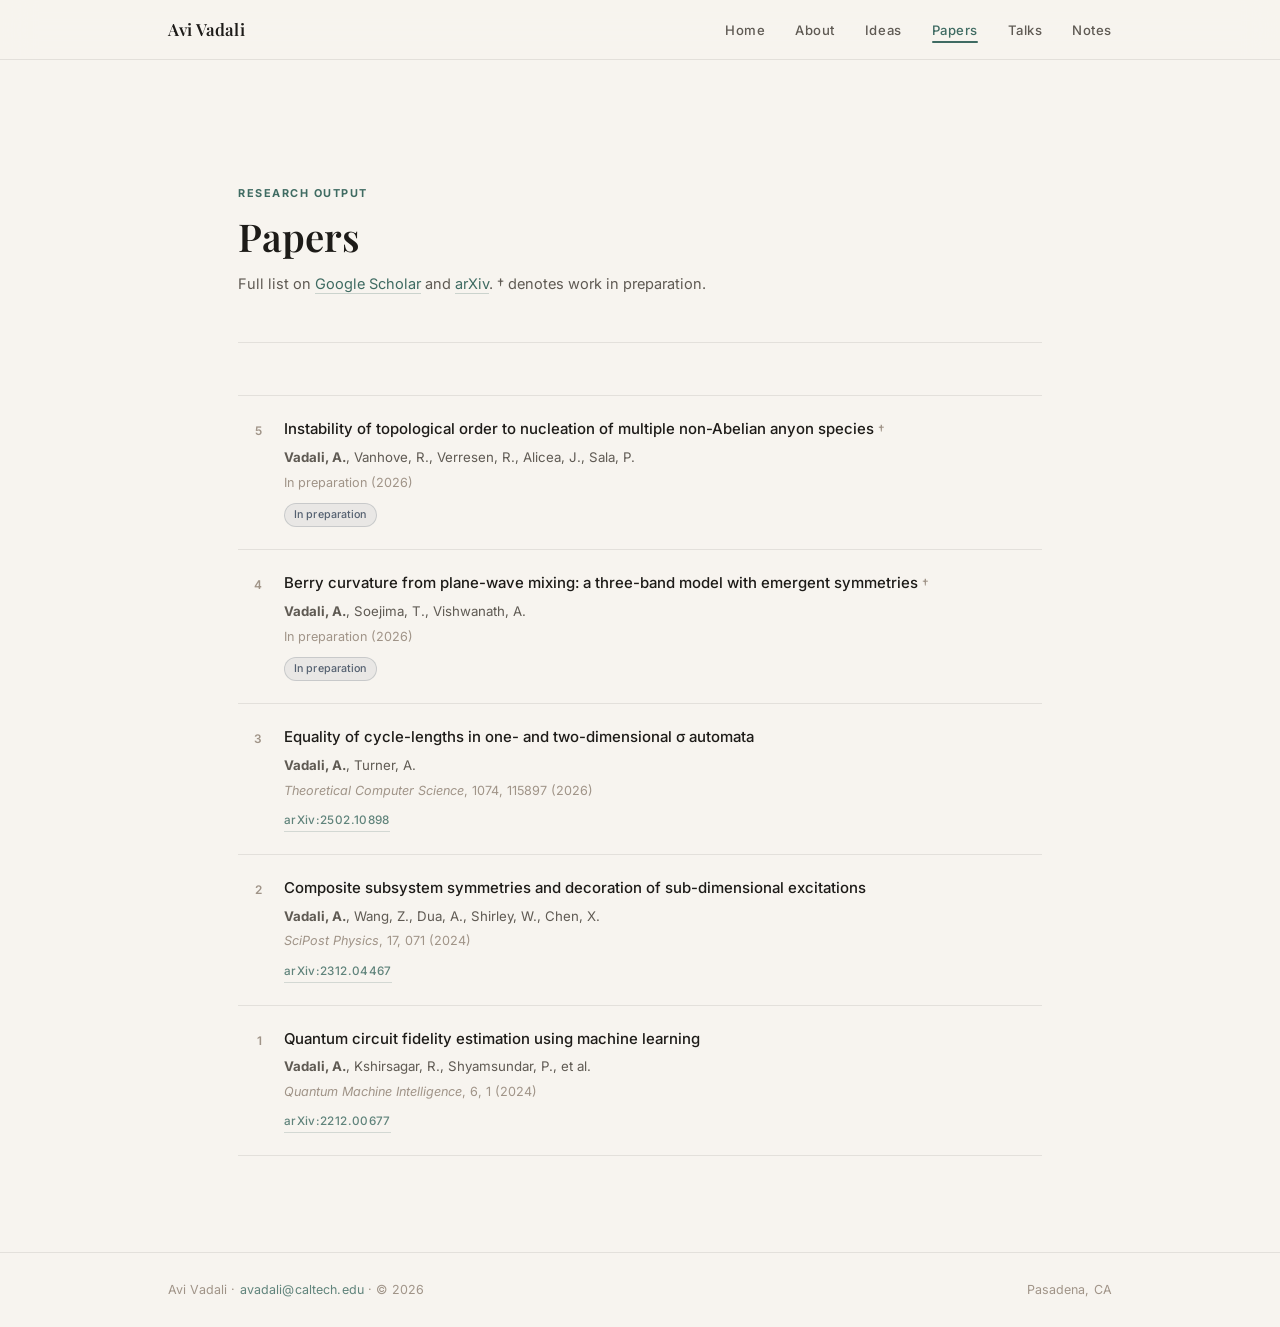
==== papers.html @ f68143b1 "f" ====
<!DOCTYPE html>
<html lang="en">
<head>
    <meta charset="UTF-8">
    <meta name="viewport" content="width=device-width, initial-scale=1.0">
    <title>Papers — Avi Vadali</title>
    <link rel="icon" type="image/svg+xml" href="favicon.svg">
    <link rel="stylesheet" href="style.css">
    <link rel="preconnect" href="https://fonts.googleapis.com">
    <link href="https://fonts.googleapis.com/css2?family=Inter:wght@300;400;500;600&family=Playfair+Display:ital,wght@0,400;0,600;1,400&display=swap" rel="stylesheet">
</head>
<body>

<nav id="navbar">
    <div class="nav-container">
        <a href="index.html" class="nav-brand">Avi Vadali</a>
        <button class="nav-toggle" id="nav-toggle" aria-label="Toggle menu">
            <span></span><span></span><span></span>
        </button>
        <ul class="nav-links" id="nav-links">
            <li><a href="index.html">Home</a></li>
            <li><a href="about.html">About</a></li>
            <li><a href="ideas.html">Ideas</a></li>
            <li><a href="papers.html">Papers</a></li>
            <li><a href="talks.html">Talks</a></li>
            <li><a href="notes.html">Notes</a></li>
        </ul>
    </div>
</nav>

<main class="page">
    <div class="container">

        <div class="page-header">
            <p class="page-header-eyebrow">Research output</p>
            <h1 class="page-header-title">Papers</h1>
            <p class="page-header-desc">
                Full list on
                <a href="https://scholar.google.com/citations?user=7d_kbWsAAAAJ&hl=en" class="inline-link" target="_blank" rel="noopener">Google Scholar</a>
                and
                <a href="http://arxiv.org/a/vadali_a_1" class="inline-link" target="_blank" rel="noopener">arXiv</a>.
                &dagger;&nbsp;denotes work in preparation.
            </p>
        </div>

        <div class="pub-list">

            <div class="pub-item">
                <div class="pub-num">5</div>
                <div class="pub-content">
                    <p class="pub-title">
                        Instability of topological order to nucleation of multiple non-Abelian anyon species
                        <span class="pub-dagger">&dagger;</span>
                    </p>
                    <p class="pub-authors"><strong>Vadali, A.</strong>, Vanhove, R., Verresen, R., Alicea, J., Sala, P.</p>
                    <p class="pub-journal">In preparation (2026)</p>
                    <div class="pub-row">
                        <span class="label-prep">In preparation</span>
                    </div>
                </div>
            </div>

            <div class="pub-item">
                <div class="pub-num">4</div>
                <div class="pub-content">
                    <p class="pub-title">
                        Berry curvature from plane-wave mixing: a three-band model with emergent symmetries
                        <span class="pub-dagger">&dagger;</span>
                    </p>
                    <p class="pub-authors"><strong>Vadali, A.</strong>, Soejima, T., Vishwanath, A.</p>
                    <p class="pub-journal">In preparation (2026)</p>
                    <div class="pub-row">
                        <span class="label-prep">In preparation</span>
                    </div>
                </div>
            </div>

            <div class="pub-item">
                <div class="pub-num">3</div>
                <div class="pub-content">
                    <p class="pub-title">Equality of cycle-lengths in one- and two-dimensional &#x3C3; automata</p>
                    <p class="pub-authors"><strong>Vadali, A.</strong>, Turner, A.</p>
                    <p class="pub-journal"><em>Theoretical Computer Science</em>, 1074, 115897 (2026)</p>
                    <div class="pub-row">
                        <a href="https://arxiv.org/abs/2502.10898" class="pub-link" target="_blank" rel="noopener">arXiv:2502.10898</a>
                    </div>
                </div>
            </div>

            <div class="pub-item">
                <div class="pub-num">2</div>
                <div class="pub-content">
                    <p class="pub-title">Composite subsystem symmetries and decoration of sub-dimensional excitations</p>
                    <p class="pub-authors"><strong>Vadali, A.</strong>, Wang, Z., Dua, A., Shirley, W., Chen, X.</p>
                    <p class="pub-journal"><em>SciPost Physics</em>, 17, 071 (2024)</p>
                    <div class="pub-row">
                        <a href="https://arxiv.org/abs/2312.04467" class="pub-link" target="_blank" rel="noopener">arXiv:2312.04467</a>
                    </div>
                </div>
            </div>

            <div class="pub-item">
                <div class="pub-num">1</div>
                <div class="pub-content">
                    <p class="pub-title">Quantum circuit fidelity estimation using machine learning</p>
                    <p class="pub-authors"><strong>Vadali, A.</strong>, Kshirsagar, R., Shyamsundar, P., et al.</p>
                    <p class="pub-journal"><em>Quantum Machine Intelligence</em>, 6, 1 (2024)</p>
                    <div class="pub-row">
                        <a href="https://arxiv.org/abs/2212.00677" class="pub-link" target="_blank" rel="noopener">arXiv:2212.00677</a>
                    </div>
                </div>
            </div>

        </div>
    </div>
</main>

<footer>
    <div class="footer-inner">
        <p>Avi Vadali &middot; <a href="mailto:avadali@caltech.edu" class="footer-link">avadali@caltech.edu</a> &middot; &copy; 2026</p>
        <span>Pasadena, CA</span>
    </div>
</footer>

<script src="script.js"></script>
</body>
</html>
---- style.css ----
*, *::before, *::after { margin: 0; padding: 0; box-sizing: border-box; }

:root {
    --bg:              #f7f4ef;
    --bg-alt:          #edeae3;
    --bg-card:         #fdfcf9;
    --border:          rgba(28, 22, 14, 0.09);
    --border-strong:   rgba(28, 22, 14, 0.16);
    --text:            #1d1b18;
    --text-muted:      #5f5a53;
    --text-dim:        #a09488;
    --accent:          #3f6b62;
    --accent-hover:    #325a52;
    --accent-dim:      rgba(63, 107, 98, 0.09);
    --accent-border:   rgba(63, 107, 98, 0.24);
    --gold:            #7a5c1e;
    --gold-dim:        rgba(122, 92, 30, 0.09);
    --gold-border:     rgba(122, 92, 30, 0.24);
    --slate:           #546070;
    --slate-dim:       rgba(84, 96, 112, 0.08);
    --slate-border:    rgba(84, 96, 112, 0.22);
    --font-sans:  'Inter', -apple-system, BlinkMacSystemFont, 'Segoe UI', sans-serif;
    --font-serif: 'Playfair Display', Georgia, 'Times New Roman', serif;
    --nav-h:  60px;
    --max-w:  860px;
    --wide-w: 1000px;
}

html { scroll-behavior: smooth; }

body {
    font-family: var(--font-sans);
    background: var(--bg);
    color: var(--text);
    line-height: 1.7;
    -webkit-font-smoothing: antialiased;
    animation: fadeIn 0.35s ease;
}

@keyframes fadeIn {
    from { opacity: 0; transform: translateY(5px); }
    to   { opacity: 1; transform: translateY(0); }
}

h1, h2, h3 { font-family: var(--font-serif); font-weight: 600; line-height: 1.25; }
a { color: inherit; text-decoration: none; }

.container      { max-width: var(--max-w);  margin: 0 auto; padding: 0 28px; }
.container-wide { max-width: var(--wide-w); margin: 0 auto; padding: 0 28px; }
.page           { padding: 72px 0 96px; }

/* ── Navbar ──────────────────────────────────────────────── */
#navbar {
    position: sticky; top: 0; z-index: 100;
    height: var(--nav-h);
    background: rgba(247, 244, 239, 0.94);
    backdrop-filter: blur(16px);
    -webkit-backdrop-filter: blur(16px);
    border-bottom: 1px solid var(--border);
}

.nav-container {
    max-width: var(--wide-w); margin: 0 auto; padding: 0 28px;
    height: 100%; display: flex; align-items: center; justify-content: space-between;
}

.nav-brand {
    font-family: var(--font-serif); font-size: 1.05rem; font-weight: 600;
    color: var(--text); letter-spacing: 0.01em; transition: color 0.2s;
}
.nav-brand:hover { color: var(--accent); }

.nav-links { display: flex; list-style: none; gap: 30px; }

.nav-links a {
    font-size: 0.82rem; font-weight: 500; color: var(--text-muted);
    letter-spacing: 0.04em; transition: color 0.2s;
    position: relative; padding-bottom: 3px;
}

.nav-links a::after {
    content: ''; position: absolute; bottom: -2px; left: 0;
    width: 0; height: 1.5px; background: var(--accent);
    transition: width 0.22s ease; border-radius: 2px;
}

.nav-links a:hover,
.nav-links a.active { color: var(--accent); }

.nav-links a:hover::after,
.nav-links a.active::after { width: 100%; }

.nav-toggle {
    display: none; flex-direction: column; gap: 5px;
    background: none; border: none; cursor: pointer; padding: 4px;
}
.nav-toggle span {
    display: block; width: 22px; height: 1.5px;
    background: var(--text-muted); border-radius: 2px; transition: all 0.25s;
}

/* ── Home hero ───────────────────────────────────────────── */
.home-hero {
    min-height: calc(100vh - var(--nav-h));
    display: flex; align-items: center;
    padding: 64px 0 80px;
    background-image: radial-gradient(circle, rgba(63, 107, 98, 0.07) 1px, transparent 1px);
    background-size: 28px 28px;
}

.home-container {
    max-width: var(--wide-w); margin: 0 auto; padding: 0 28px;
    display: flex; align-items: center; justify-content: space-between; gap: 64px;
}

.home-text { max-width: 560px; }

.home-label {
    font-size: 0.7rem; font-weight: 600; letter-spacing: 0.15em;
    text-transform: uppercase; color: var(--accent);
    margin-bottom: 18px; display: flex; align-items: center; gap: 10px;
}
.home-label::after {
    content: ''; display: inline-block;
    width: 28px; height: 1px; background: var(--accent); opacity: 0.5;
}

.home-name {
    font-family: var(--font-serif);
    font-size: clamp(2.5rem, 5.5vw, 3.6rem);
    font-weight: 600; color: var(--text);
    margin-bottom: 10px; letter-spacing: -0.01em; line-height: 1.15;
}

.home-subtitle {
    font-size: 1.05rem; color: var(--text-muted);
    margin-bottom: 24px; font-style: italic;
    font-family: var(--font-serif);
}

.home-bio {
    font-size: 0.95rem; line-height: 1.88;
    color: var(--text-muted); margin-bottom: 28px;
}

.home-interests { display: flex; flex-wrap: wrap; gap: 8px; margin-bottom: 34px; }

.tag {
    display: inline-block; padding: 4px 13px; border-radius: 99px;
    font-size: 0.72rem; font-weight: 500;
    background: var(--accent-dim); color: var(--accent);
    border: 1px solid var(--accent-border); letter-spacing: 0.01em;
    transition: background 0.2s, border-color 0.2s;
}
.tag:hover { background: rgba(63, 107, 98, 0.15); border-color: rgba(63, 107, 98, 0.38); }

.home-links { display: flex; gap: 8px; flex-wrap: wrap; align-items: center; }

.home-link {
    display: inline-flex; align-items: center; gap: 6px;
    font-size: 0.74rem; font-weight: 500; color: var(--text-muted);
    letter-spacing: 0.05em; text-transform: uppercase;
    padding: 8px 16px; border-radius: 8px;
    border: 1px solid var(--border-strong); background: var(--bg-card);
    box-shadow: 0 1px 3px rgba(28, 22, 14, 0.05);
    transition: all 0.2s; white-space: nowrap;
}
.home-link svg { flex-shrink: 0; opacity: 0.6; transition: opacity 0.2s; }
.home-link:hover {
    color: var(--accent); border-color: var(--accent-border);
    background: var(--accent-dim);
    box-shadow: 0 3px 10px rgba(63, 107, 98, 0.1);
    transform: translateY(-1px);
}
.home-link:hover svg { opacity: 1; }
.home-link:active { transform: translateY(0); }

.home-aside {
    display: flex; flex-direction: column;
    align-items: center; gap: 20px; flex-shrink: 0;
}

.avatar-frame {
    width: 192px; height: 192px; border-radius: 50%;
    overflow: hidden; border: 3px solid var(--bg-card);
    box-shadow: 0 0 0 1px var(--border), 0 6px 28px rgba(28, 22, 14, 0.12);
}
.avatar-img { width: 100%; height: 100%; object-fit: cover; object-position: center top; }

.avatar-placeholder {
    background: linear-gradient(135deg, rgba(63,107,98,0.10) 0%, rgba(63,107,98,0.18) 100%);
    display: flex; align-items: center; justify-content: center;
}
.avatar-initials {
    font-family: var(--font-serif); font-size: 3rem; font-weight: 600;
    color: var(--accent); letter-spacing: 0.05em; user-select: none;
}

.home-affil { text-align: center; }
.affil-primary   { font-size: 0.83rem; font-weight: 500; color: var(--text-muted); }
.affil-secondary { font-size: 0.77rem; color: var(--text-dim); margin-top: 3px; }
.affil-next      { font-size: 0.77rem; color: var(--accent); font-weight: 500; margin-top: 5px; }

/* ── Page header (inner pages) ───────────────────────────── */
.page-header {
    padding: 52px 0 44px;
    border-bottom: 1px solid var(--border);
    margin-bottom: 52px;
}
.page-header-eyebrow {
    font-size: 0.68rem; font-weight: 700;
    letter-spacing: 0.14em; text-transform: uppercase;
    color: var(--accent); margin-bottom: 10px;
}
.page-header-title {
    font-family: var(--font-serif);
    font-size: clamp(1.8rem, 4vw, 2.4rem);
    font-weight: 600; color: var(--text); margin-bottom: 12px;
}
.page-header-desc {
    font-size: 0.91rem; color: var(--text-muted);
    line-height: 1.78; max-width: 600px;
}

/* ── Sub-section labels ──────────────────────────────────── */
.sub-section { margin-bottom: 52px; }
.sub-section:last-child { margin-bottom: 0; }

.sub-label {
    font-family: var(--font-sans);
    font-size: 0.65rem; font-weight: 700;
    letter-spacing: 0.14em; text-transform: uppercase;
    color: var(--text-dim); margin-bottom: 20px;
    padding-bottom: 8px; border-bottom: 1px solid var(--border);
}

.inline-link { color: var(--accent); border-bottom: 1px solid var(--accent-border); transition: border-color 0.2s; }
.inline-link:hover { border-color: var(--accent); }

/* ── About page ──────────────────────────────────────────── */
.about-bio-text p {
    font-size: 0.92rem; color: var(--text-muted);
    line-height: 1.9; margin-bottom: 14px;
}
.about-bio-text p:last-child { margin-bottom: 0; }
.about-bio-text strong { color: var(--text); font-weight: 600; }

.edu-list { display: flex; flex-direction: column; gap: 20px; }

.edu-entry { display: grid; grid-template-columns: 130px 1fr; gap: 20px; }
.edu-years { font-size: 0.75rem; color: var(--text-dim); font-weight: 500; letter-spacing: 0.02em; padding-top: 3px; }
.edu-inst   { font-size: 0.92rem; font-weight: 600; color: var(--text); margin-bottom: 2px; }
.edu-degree { font-size: 0.83rem; color: var(--text-muted); }
.edu-detail { font-size: 0.78rem; color: var(--text-dim); margin-top: 2px; }

.research-timeline { display: flex; flex-direction: column; }

.research-entry {
    display: grid; grid-template-columns: 130px 1fr; gap: 20px;
    padding: 26px 0; border-bottom: 1px solid var(--border);
}
.research-entry:first-child { border-top: 1px solid var(--border); }

.research-dates { font-size: 0.75rem; color: var(--text-dim); font-weight: 500; letter-spacing: 0.02em; line-height: 1.6; padding-top: 3px; }
.research-loc   { font-size: 0.71rem; color: var(--text-dim); margin-top: 2px; font-style: italic; }
.research-group  { font-size: 0.92rem; font-weight: 600; color: var(--text); margin-bottom: 2px; }
.research-advisor { font-size: 0.82rem; color: var(--accent); font-weight: 500; margin-bottom: 10px; }

.research-points { list-style: none; display: flex; flex-direction: column; gap: 6px; }
.research-points li {
    font-size: 0.85rem; color: var(--text-muted); line-height: 1.78;
    padding-left: 14px; position: relative;
}
.research-points li::before {
    content: '◦'; position: absolute; left: 0;
    color: var(--accent); opacity: 0.6; font-size: 0.7rem; top: 3px;
}

.award-group { margin-bottom: 28px; }
.award-group:last-child { margin-bottom: 0; }

.award-group-label {
    font-size: 0.65rem; font-weight: 700;
    letter-spacing: 0.14em; text-transform: uppercase;
    color: var(--text-dim); margin-bottom: 12px;
}

.award-list { display: flex; flex-direction: column; gap: 9px; }
.award-item { display: flex; justify-content: space-between; align-items: baseline; gap: 12px; }
.award-name { font-size: 0.86rem; color: var(--text-muted); line-height: 1.5; }
.award-year { flex-shrink: 0; font-size: 0.74rem; color: var(--text-dim); font-weight: 500; letter-spacing: 0.03em; }
.award-note { font-size: 0.7rem; color: var(--text-dim); font-style: italic; margin-left: 4px; }

.teaching-list { display: flex; flex-direction: column; gap: 16px; }
.teaching-item  { display: grid; grid-template-columns: 130px 1fr; gap: 20px; }
.teaching-term   { font-size: 0.75rem; color: var(--text-dim); font-weight: 500; letter-spacing: 0.02em; padding-top: 2px; }
.teaching-course { font-size: 0.88rem; font-weight: 500; color: var(--text); margin-bottom: 2px; }
.teaching-role   { font-size: 0.8rem; color: var(--text-muted); }

/* ── Ideas page ──────────────────────────────────────────── */
.ideas-list { display: flex; flex-direction: column; }

.idea-item { display: flex; gap: 24px; padding: 30px 0; border-bottom: 1px solid var(--border); }
.idea-item:first-child { border-top: 1px solid var(--border); }

.idea-num {
    flex-shrink: 0; font-size: 0.68rem; font-weight: 700;
    color: var(--accent); letter-spacing: 0.08em;
    padding-top: 4px; width: 22px; opacity: 0.6;
}

.idea-body { flex: 1; }

.idea-question {
    font-family: var(--font-serif);
    font-size: 0.98rem; font-weight: 400;
    color: var(--text); line-height: 1.72;
    margin-bottom: 10px;
}

.idea-context {
    font-size: 0.85rem; color: var(--text-muted);
    line-height: 1.80; margin-bottom: 12px;
}

.idea-tags { display: flex; flex-wrap: wrap; gap: 6px; }
.idea-tag {
    display: inline-block; padding: 2px 9px; border-radius: 99px;
    font-size: 0.67rem; font-weight: 500;
    background: var(--accent-dim); color: var(--accent);
    border: 1px solid var(--accent-border); letter-spacing: 0.01em;
}

/* ── Papers page ─────────────────────────────────────────── */
.pub-list { display: flex; flex-direction: column; }

.pub-item { display: flex; gap: 22px; padding: 22px 0; border-bottom: 1px solid var(--border); }
.pub-item:first-child { border-top: 1px solid var(--border); }

.pub-num {
    flex-shrink: 0; width: 24px;
    font-size: 0.74rem; font-weight: 600;
    color: var(--text-dim); padding-top: 3px; text-align: right;
}
.pub-content { flex: 1; }
.pub-title   { font-size: 0.935rem; font-weight: 500; color: var(--text); margin-bottom: 5px; line-height: 1.52; }
.pub-dagger  { color: var(--text-dim); font-size: 0.85em; }
.pub-authors { font-size: 0.83rem; color: var(--text-muted); margin-bottom: 3px; }
.pub-journal { font-size: 0.79rem; color: var(--text-dim); margin-bottom: 10px; }

.pub-row { display: flex; gap: 12px; flex-wrap: wrap; align-items: center; }

.pub-link {
    font-size: 0.73rem; font-weight: 500; color: var(--accent);
    border-bottom: 1px solid var(--accent-border);
    letter-spacing: 0.03em; transition: border-color 0.2s, opacity 0.2s; opacity: 0.82;
}
.pub-link:hover { opacity: 1; border-color: var(--accent); }

.label-prep {
    display: inline-block; padding: 2px 9px; border-radius: 99px;
    font-size: 0.67rem; font-weight: 500;
    background: var(--slate-dim); color: var(--slate);
    border: 1px solid var(--slate-border); letter-spacing: 0.01em;
}

/* ── Talks page ──────────────────────────────────────────── */
.talk-list { display: flex; flex-direction: column; }

.talk-item { display: flex; gap: 24px; padding: 20px 0; border-bottom: 1px solid var(--border); }
.talk-item:first-child { border-top: 1px solid var(--border); }

.talk-year {
    flex-shrink: 0; width: 38px;
    font-size: 0.75rem; font-weight: 600;
    color: var(--accent); padding-top: 2px; letter-spacing: 0.03em;
}
.talk-content { flex: 1; }
.talk-title { font-size: 0.92rem; font-weight: 500; color: var(--text); margin-bottom: 4px; line-height: 1.5; }
.talk-venue { font-size: 0.82rem; color: var(--text-muted); margin-bottom: 8px; }

.talk-badge {
    display: inline-block; padding: 2px 9px; border-radius: 99px;
    font-size: 0.67rem; font-weight: 500;
    background: var(--accent-dim); color: var(--accent);
    border: 1px solid var(--accent-border); letter-spacing: 0.01em;
}
.talk-badge-gold {
    background: var(--gold-dim); color: var(--gold); border-color: var(--gold-border);
}

/* ── Notes page ──────────────────────────────────────────── */
.notes-grid {
    display: grid;
    grid-template-columns: repeat(auto-fill, minmax(256px, 1fr));
    gap: 16px;
}

.note-card {
    background: var(--bg-card); border: 1px solid var(--border);
    border-radius: 10px; padding: 22px;
    display: flex; flex-direction: column; gap: 10px;
    transition: border-color 0.25s, box-shadow 0.25s, transform 0.2s;
}
.note-card:hover {
    border-color: var(--accent-border);
    box-shadow: 0 4px 16px rgba(63, 107, 98, 0.07);
    transform: translateY(-2px);
}

.note-meta { display: flex; align-items: center; justify-content: space-between; gap: 8px; }

.note-topic {
    font-size: 0.68rem; font-weight: 500;
    color: var(--accent); background: var(--accent-dim);
    padding: 2px 8px; border-radius: 99px;
    border: 1px solid var(--accent-border); letter-spacing: 0.01em;
}
.note-status {
    font-size: 0.66rem; font-weight: 500;
    color: var(--slate); background: var(--slate-dim);
    padding: 2px 8px; border-radius: 99px;
    border: 1px solid var(--slate-border); letter-spacing: 0.02em;
}

.note-title {
    font-family: var(--font-serif);
    font-size: 0.96rem; font-weight: 600;
    color: var(--text); line-height: 1.38;
}
.note-excerpt { font-size: 0.83rem; color: var(--text-muted); line-height: 1.75; flex: 1; }

.notes-empty { text-align: center; padding: 64px 0; }
.notes-empty-glyph { font-size: 2rem; margin-bottom: 16px; opacity: 0.3; }
.notes-empty p { font-size: 0.9rem; color: var(--text-muted); line-height: 1.75; max-width: 400px; margin: 0 auto; }

/* ── Footer ──────────────────────────────────────────────── */
footer { border-top: 1px solid var(--border); padding: 26px 0; background: var(--bg); }

.footer-inner {
    max-width: var(--wide-w); margin: 0 auto; padding: 0 28px;
    display: flex; justify-content: space-between; align-items: center; gap: 16px;
}
.footer-inner p, .footer-inner span { font-size: 0.78rem; color: var(--text-dim); letter-spacing: 0.01em; }
.footer-link { color: var(--accent); opacity: 0.82; transition: opacity 0.2s; }
.footer-link:hover { opacity: 1; }

/* ── Responsive tablet ───────────────────────────────────── */
@media (max-width: 768px) {
    .nav-toggle { display: flex; }

    .nav-links {
        display: none; position: absolute;
        top: var(--nav-h); left: 0; right: 0;
        background: var(--bg); border-bottom: 1px solid var(--border);
        flex-direction: column; padding: 16px 28px 20px; gap: 14px; z-index: 99;
    }
    .nav-links.open { display: flex; }

    .home-hero { padding: 48px 0 56px; min-height: auto; }
    .home-container { flex-direction: column-reverse; text-align: center; gap: 36px; }
    .home-text { max-width: 100%; }
    .home-interests, .home-links { justify-content: center; }
    .home-label { justify-content: center; }
    .avatar-frame { width: 148px; height: 148px; }

    .edu-entry, .research-entry, .teaching-item { grid-template-columns: 1fr; gap: 4px; }
    .research-entry { padding: 22px 0; }

    .award-item { flex-direction: column; gap: 2px; }

    .pub-item  { gap: 14px; }
    .talk-item { gap: 14px; }
    .idea-item { gap: 16px; }

    .footer-inner { flex-direction: column; text-align: center; gap: 6px; }

    .page { padding: 52px 0 72px; }
    .page-header { padding: 40px 0 36px; margin-bottom: 40px; }
}

/* ── Responsive mobile ───────────────────────────────────── */
@media (max-width: 480px) {
    .notes-grid { grid-template-columns: 1fr; }

    .pub-item  { flex-direction: column; gap: 6px; }
    .pub-num   { text-align: left; }

    .talk-item { flex-direction: column; gap: 4px; }
    .talk-year { width: auto; }

    .idea-item { flex-direction: column; gap: 4px; }
    .idea-num  { width: auto; }
}
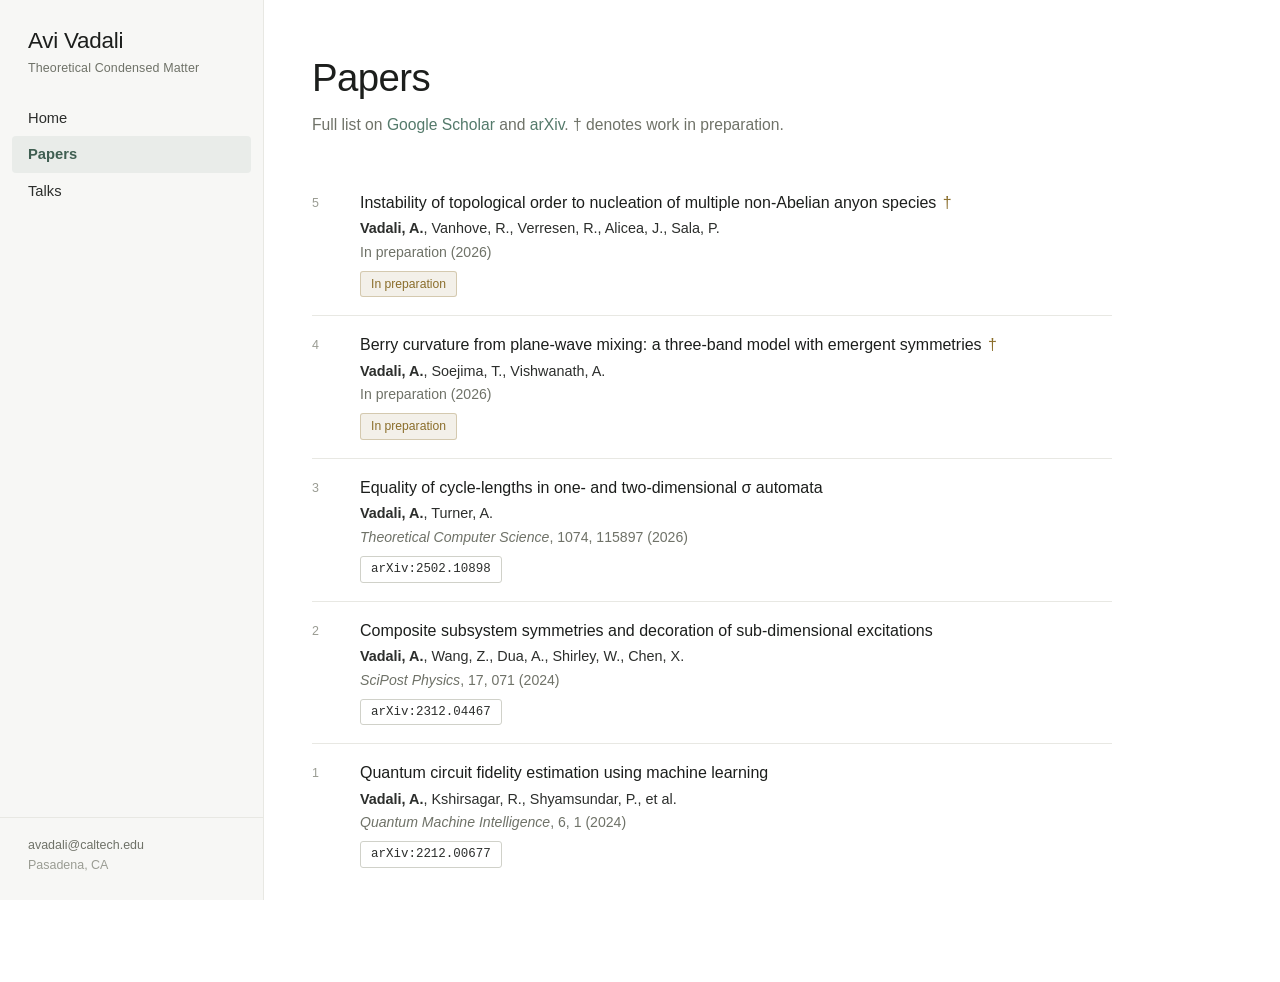
==== commit b214eee7: "f" ====
--- a/papers.html
+++ b/papers.html
@@ -6,121 +6,123 @@
     <title>Papers — Avi Vadali</title>
     <link rel="icon" type="image/svg+xml" href="favicon.svg">
     <link rel="stylesheet" href="style.css">
-    <link rel="preconnect" href="https://fonts.googleapis.com">
-    <link href="https://fonts.googleapis.com/css2?family=Inter:wght@300;400;500;600&family=Playfair+Display:ital,wght@0,400;0,600;1,400&display=swap" rel="stylesheet">
 </head>
 <body>
 
-<nav id="navbar">
-    <div class="nav-container">
-        <a href="index.html" class="nav-brand">Avi Vadali</a>
-        <button class="nav-toggle" id="nav-toggle" aria-label="Toggle menu">
-            <span></span><span></span><span></span>
-        </button>
-        <ul class="nav-links" id="nav-links">
+<aside class="side-bar" id="sidebar">
+    <div class="site-header">
+        <a href="index.html" class="site-title">Avi Vadali</a>
+        <p class="site-tagline">Theoretical Condensed Matter</p>
+    </div>
+
+    <nav class="site-nav">
+        <ul class="nav-list">
             <li><a href="index.html">Home</a></li>
-            <li><a href="about.html">About</a></li>
-            <li><a href="ideas.html">Ideas</a></li>
             <li><a href="papers.html">Papers</a></li>
             <li><a href="talks.html">Talks</a></li>
-            <li><a href="notes.html">Notes</a></li>
         </ul>
-    </div>
-</nav>
+    </nav>
 
-<main class="page">
-    <div class="container">
+    <footer class="site-footer">
+        <a href="mailto:avadali@caltech.edu">avadali@caltech.edu</a><br>
+        Pasadena, CA
+    </footer>
+</aside>
+<div class="side-bar-scrim" id="sidebar-scrim"></div>
 
-        <div class="page-header">
-            <p class="page-header-eyebrow">Research output</p>
-            <h1 class="page-header-title">Papers</h1>
-            <p class="page-header-desc">
+<div class="main">
+    <header class="main-header">
+        <button class="menu-button" id="menu-button" aria-label="Toggle navigation">
+            <svg viewBox="0 0 24 24" fill="none" stroke="currentColor" stroke-width="2" stroke-linecap="round" stroke-linejoin="round"><line x1="3" y1="6" x2="21" y2="6"/><line x1="3" y1="12" x2="21" y2="12"/><line x1="3" y1="18" x2="21" y2="18"/></svg>
+        </button>
+        <span class="main-header-title">Papers</span>
+    </header>
+
+    <div class="main-content-wrap">
+        <div class="main-content">
+
+            <h1 class="page-title">Papers</h1>
+            <p class="page-lead">
                 Full list on
                 <a href="https://scholar.google.com/citations?user=7d_kbWsAAAAJ&hl=en" class="inline-link" target="_blank" rel="noopener">Google Scholar</a>
                 and
                 <a href="http://arxiv.org/a/vadali_a_1" class="inline-link" target="_blank" rel="noopener">arXiv</a>.
                 &dagger;&nbsp;denotes work in preparation.
             </p>
-        </div>
 
-        <div class="pub-list">
+            <div class="pub-list">
 
-            <div class="pub-item">
-                <div class="pub-num">5</div>
-                <div class="pub-content">
-                    <p class="pub-title">
-                        Instability of topological order to nucleation of multiple non-Abelian anyon species
-                        <span class="pub-dagger">&dagger;</span>
-                    </p>
-                    <p class="pub-authors"><strong>Vadali, A.</strong>, Vanhove, R., Verresen, R., Alicea, J., Sala, P.</p>
-                    <p class="pub-journal">In preparation (2026)</p>
-                    <div class="pub-row">
-                        <span class="label-prep">In preparation</span>
+                <div class="pub">
+                    <div class="pub-num">5</div>
+                    <div>
+                        <p class="pub-title">
+                            Instability of topological order to nucleation of multiple non-Abelian anyon species
+                            <span class="pub-dagger">&dagger;</span>
+                        </p>
+                        <p class="pub-authors"><strong>Vadali, A.</strong>, Vanhove, R., Verresen, R., Alicea, J., Sala, P.</p>
+                        <p class="pub-journal">In preparation (2026)</p>
+                        <div class="pub-row">
+                            <span class="label-prep">In preparation</span>
+                        </div>
                     </div>
                 </div>
-            </div>
 
-            <div class="pub-item">
-                <div class="pub-num">4</div>
-                <div class="pub-content">
-                    <p class="pub-title">
-                        Berry curvature from plane-wave mixing: a three-band model with emergent symmetries
-                        <span class="pub-dagger">&dagger;</span>
-                    </p>
-                    <p class="pub-authors"><strong>Vadali, A.</strong>, Soejima, T., Vishwanath, A.</p>
-                    <p class="pub-journal">In preparation (2026)</p>
-                    <div class="pub-row">
-                        <span class="label-prep">In preparation</span>
+                <div class="pub">
+                    <div class="pub-num">4</div>
+                    <div>
+                        <p class="pub-title">
+                            Berry curvature from plane-wave mixing: a three-band model with emergent symmetries
+                            <span class="pub-dagger">&dagger;</span>
+                        </p>
+                        <p class="pub-authors"><strong>Vadali, A.</strong>, Soejima, T., Vishwanath, A.</p>
+                        <p class="pub-journal">In preparation (2026)</p>
+                        <div class="pub-row">
+                            <span class="label-prep">In preparation</span>
+                        </div>
                     </div>
                 </div>
-            </div>
 
-            <div class="pub-item">
-                <div class="pub-num">3</div>
-                <div class="pub-content">
-                    <p class="pub-title">Equality of cycle-lengths in one- and two-dimensional &#x3C3; automata</p>
-                    <p class="pub-authors"><strong>Vadali, A.</strong>, Turner, A.</p>
-                    <p class="pub-journal"><em>Theoretical Computer Science</em>, 1074, 115897 (2026)</p>
-                    <div class="pub-row">
-                        <a href="https://arxiv.org/abs/2502.10898" class="pub-link" target="_blank" rel="noopener">arXiv:2502.10898</a>
+                <div class="pub">
+                    <div class="pub-num">3</div>
+                    <div>
+                        <p class="pub-title">Equality of cycle-lengths in one- and two-dimensional &#x3C3; automata</p>
+                        <p class="pub-authors"><strong>Vadali, A.</strong>, Turner, A.</p>
+                        <p class="pub-journal"><em>Theoretical Computer Science</em>, 1074, 115897 (2026)</p>
+                        <div class="pub-row">
+                            <a href="https://arxiv.org/abs/2502.10898" class="pub-link" target="_blank" rel="noopener">arXiv:2502.10898</a>
+                        </div>
                     </div>
                 </div>
-            </div>
 
-            <div class="pub-item">
-                <div class="pub-num">2</div>
-                <div class="pub-content">
-                    <p class="pub-title">Composite subsystem symmetries and decoration of sub-dimensional excitations</p>
-                    <p class="pub-authors"><strong>Vadali, A.</strong>, Wang, Z., Dua, A., Shirley, W., Chen, X.</p>
-                    <p class="pub-journal"><em>SciPost Physics</em>, 17, 071 (2024)</p>
-                    <div class="pub-row">
-                        <a href="https://arxiv.org/abs/2312.04467" class="pub-link" target="_blank" rel="noopener">arXiv:2312.04467</a>
+                <div class="pub">
+                    <div class="pub-num">2</div>
+                    <div>
+                        <p class="pub-title">Composite subsystem symmetries and decoration of sub-dimensional excitations</p>
+                        <p class="pub-authors"><strong>Vadali, A.</strong>, Wang, Z., Dua, A., Shirley, W., Chen, X.</p>
+                        <p class="pub-journal"><em>SciPost Physics</em>, 17, 071 (2024)</p>
+                        <div class="pub-row">
+                            <a href="https://arxiv.org/abs/2312.04467" class="pub-link" target="_blank" rel="noopener">arXiv:2312.04467</a>
+                        </div>
                     </div>
                 </div>
-            </div>
 
-            <div class="pub-item">
-                <div class="pub-num">1</div>
-                <div class="pub-content">
-                    <p class="pub-title">Quantum circuit fidelity estimation using machine learning</p>
-                    <p class="pub-authors"><strong>Vadali, A.</strong>, Kshirsagar, R., Shyamsundar, P., et al.</p>
-                    <p class="pub-journal"><em>Quantum Machine Intelligence</em>, 6, 1 (2024)</p>
-                    <div class="pub-row">
-                        <a href="https://arxiv.org/abs/2212.00677" class="pub-link" target="_blank" rel="noopener">arXiv:2212.00677</a>
+                <div class="pub">
+                    <div class="pub-num">1</div>
+                    <div>
+                        <p class="pub-title">Quantum circuit fidelity estimation using machine learning</p>
+                        <p class="pub-authors"><strong>Vadali, A.</strong>, Kshirsagar, R., Shyamsundar, P., et al.</p>
+                        <p class="pub-journal"><em>Quantum Machine Intelligence</em>, 6, 1 (2024)</p>
+                        <div class="pub-row">
+                            <a href="https://arxiv.org/abs/2212.00677" class="pub-link" target="_blank" rel="noopener">arXiv:2212.00677</a>
+                        </div>
                     </div>
                 </div>
+
             </div>
 
         </div>
     </div>
-</main>
-
-<footer>
-    <div class="footer-inner">
-        <p>Avi Vadali &middot; <a href="mailto:avadali@caltech.edu" class="footer-link">avadali@caltech.edu</a> &middot; &copy; 2026</p>
-        <span>Pasadena, CA</span>
-    </div>
-</footer>
+</div>
 
 <script src="script.js"></script>
 </body>
--- a/style.css
+++ b/style.css
@@ -1,494 +1,532 @@
+/* ==========================================================================
+   Avi Vadali — Just the Docs–style layout, calm sage palette
+   ========================================================================== */
+
 *, *::before, *::after { margin: 0; padding: 0; box-sizing: border-box; }
 
 :root {
-    --bg:              #f7f4ef;
-    --bg-alt:          #edeae3;
-    --bg-card:         #fdfcf9;
-    --border:          rgba(28, 22, 14, 0.09);
-    --border-strong:   rgba(28, 22, 14, 0.16);
-    --text:            #1d1b18;
-    --text-muted:      #5f5a53;
-    --text-dim:        #a09488;
-    --accent:          #3f6b62;
-    --accent-hover:    #325a52;
-    --accent-dim:      rgba(63, 107, 98, 0.09);
-    --accent-border:   rgba(63, 107, 98, 0.24);
-    --gold:            #7a5c1e;
-    --gold-dim:        rgba(122, 92, 30, 0.09);
-    --gold-border:     rgba(122, 92, 30, 0.24);
-    --slate:           #546070;
-    --slate-dim:       rgba(84, 96, 112, 0.08);
-    --slate-border:    rgba(84, 96, 112, 0.22);
-    --font-sans:  'Inter', -apple-system, BlinkMacSystemFont, 'Segoe UI', sans-serif;
-    --font-serif: 'Playfair Display', Georgia, 'Times New Roman', serif;
-    --nav-h:  60px;
-    --max-w:  860px;
-    --wide-w: 1000px;
+    /* Calm sage palette */
+    --accent:           #6b8e7f;
+    --accent-dark:      #547a6b;
+    --accent-darker:    #3f5e51;
+    --accent-tint:      rgba(107, 142, 127, 0.10);
+    --accent-tint-2:    rgba(107, 142, 127, 0.18);
+
+    --bg:               #ffffff;
+    --bg-sidebar:       #f7f7f5;
+    --bg-code:          #f3f3f0;
+    --bg-hover:         #efefea;
+
+    --text:             #2c2e2c;
+    --text-heading:     #1c1e1c;
+    --text-muted:       #6f7268;
+    --text-dim:         #9a9c93;
+
+    --border:           #e8e8e3;
+    --border-strong:    #d0d1c9;
+
+    --gold:             #8a6d2a;
+    --gold-tint:        rgba(138, 109, 42, 0.10);
+
+    /* Typography — Just the Docs uses a system sans stack */
+    --font-sans:  -apple-system, BlinkMacSystemFont, 'Segoe UI', Helvetica, Arial,
+                  sans-serif, 'Apple Color Emoji', 'Segoe UI Emoji';
+    --font-mono:  ui-monospace, SFMono-Regular, 'SF Mono', Menlo, Consolas,
+                  'Liberation Mono', monospace;
+
+    /* Layout */
+    --sidebar-w:        264px;
+    --content-max:      800px;
+    --content-pad-x:    48px;
+
+    --shadow-drawer: 0 10px 30px rgba(0, 0, 0, 0.12);
 }
 
 html { scroll-behavior: smooth; }
 
 body {
     font-family: var(--font-sans);
+    font-size: 14px;
+    line-height: 1.5;
+    color: var(--text);
     background: var(--bg);
-    color: var(--text);
+    -webkit-font-smoothing: antialiased;
+    -moz-osx-font-smoothing: grayscale;
+}
+
+a { color: var(--accent-dark); text-decoration: none; transition: color 0.12s; }
+a:hover { color: var(--accent-darker); text-decoration: underline; text-underline-offset: 2px; }
+
+h1, h2, h3, h4, h5, h6 {
+    color: var(--text-heading);
+    font-weight: 500;
+    line-height: 1.25;
+}
+strong { font-weight: 600; }
+
+/* ────────────────────────────────────────────────────────────────────────
+   Site shell — sidebar (left) + main (right)
+   ──────────────────────────────────────────────────────────────────────── */
+.side-bar {
+    position: fixed;
+    top: 0; left: 0;
+    width: var(--sidebar-w);
+    height: 100vh;
+    background: var(--bg-sidebar);
+    border-right: 1px solid var(--border);
+    display: flex;
+    flex-direction: column;
+    z-index: 100;
+    overflow-y: auto;
+    transition: transform 0.22s ease;
+}
+
+.site-header {
+    padding: 28px 28px 18px;
+}
+
+.site-title {
+    display: block;
+    font-size: 1.4rem;
+    font-weight: 500;
+    letter-spacing: -0.01em;
+    color: var(--text-heading);
+    line-height: 1.2;
+}
+.site-title:hover { color: var(--accent-dark); text-decoration: none; }
+
+.site-tagline {
+    margin-top: 4px;
+    font-size: 0.78rem;
+    color: var(--text-muted);
+    letter-spacing: 0.01em;
+}
+
+/* Sidebar nav */
+.site-nav {
+    flex: 1;
+    padding: 4px 12px 24px;
+}
+
+.nav-list {
+    list-style: none;
+    margin: 0;
+}
+.nav-list li { margin: 0; }
+
+.nav-list a {
+    display: block;
+    padding: 8px 16px;
+    color: var(--text);
+    border-radius: 4px;
+    font-size: 0.92rem;
+    line-height: 1.4;
+    transition: background 0.12s, color 0.12s;
+}
+.nav-list a:hover {
+    background: var(--bg-hover);
+    color: var(--accent-darker);
+    text-decoration: none;
+}
+.nav-list a.active {
+    background: var(--accent-tint);
+    color: var(--accent-darker);
+    font-weight: 600;
+}
+
+.nav-divider {
+    border: 0;
+    border-top: 1px solid var(--border);
+    margin: 14px 16px;
+}
+
+.nav-label {
+    padding: 4px 16px 6px;
+    font-size: 0.72rem;
+    font-weight: 600;
+    letter-spacing: 0.06em;
+    text-transform: uppercase;
+    color: var(--text-muted);
+}
+
+/* Sidebar footer (auxiliary) */
+.site-footer {
+    padding: 18px 28px 24px;
+    font-size: 0.78rem;
+    color: var(--text-dim);
+    border-top: 1px solid var(--border);
+    line-height: 1.6;
+}
+.site-footer a { color: var(--text-muted); }
+.site-footer a:hover { color: var(--accent-dark); }
+
+/* Main content */
+.main {
+    margin-left: var(--sidebar-w);
+    min-height: 100vh;
+}
+
+.main-content-wrap {
+    padding: 56px var(--content-pad-x) 96px;
+    max-width: calc(var(--content-max) + var(--content-pad-x) * 2);
+}
+
+.main-content {
+    max-width: var(--content-max);
+}
+
+/* ────────────────────────────────────────────────────────────────────────
+   Mobile site header (hidden on desktop, shown when sidebar collapses)
+   ──────────────────────────────────────────────────────────────────────── */
+.main-header {
+    display: none;
+    height: 56px;
+    background: var(--bg);
+    border-bottom: 1px solid var(--border);
+    align-items: center;
+    padding: 0 16px;
+    position: sticky; top: 0;
+    z-index: 50;
+}
+
+.menu-button {
+    display: flex;
+    align-items: center;
+    justify-content: center;
+    width: 40px; height: 40px;
+    background: transparent;
+    border: 0;
+    color: var(--text);
+    border-radius: 4px;
+    cursor: pointer;
+}
+.menu-button:hover { background: var(--bg-hover); }
+.menu-button svg { width: 22px; height: 22px; }
+
+.main-header-title {
+    margin-left: 8px;
+    font-size: 1rem;
+    font-weight: 500;
+    color: var(--text-heading);
+}
+
+/* Sidebar scrim (mobile drawer) */
+.side-bar-scrim {
+    display: none;
+    position: fixed;
+    inset: 0;
+    background: rgba(0, 0, 0, 0.4);
+    z-index: 90;
+}
+
+/* ────────────────────────────────────────────────────────────────────────
+   Page header
+   ──────────────────────────────────────────────────────────────────────── */
+.page-eyebrow {
+    font-size: 0.74rem;
+    font-weight: 600;
+    text-transform: uppercase;
+    letter-spacing: 0.1em;
+    color: var(--accent-dark);
+    margin-bottom: 8px;
+}
+
+.page-title {
+    font-size: 2.4rem;
+    font-weight: 400;
+    line-height: 1.15;
+    letter-spacing: -0.015em;
+    color: var(--text-heading);
+    margin-bottom: 12px;
+}
+
+.page-lead {
+    font-size: 0.98rem;
+    color: var(--text-muted);
+    line-height: 1.65;
+    margin-bottom: 36px;
+    max-width: 640px;
+}
+
+/* ────────────────────────────────────────────────────────────────────────
+   Home page (hero)
+   ──────────────────────────────────────────────────────────────────────── */
+.hero {
+    display: grid;
+    grid-template-columns: 1fr 200px;
+    gap: 40px;
+    align-items: start;
+}
+
+.hero-eyebrow {
+    font-size: 0.74rem;
+    font-weight: 600;
+    text-transform: uppercase;
+    letter-spacing: 0.1em;
+    color: var(--accent-dark);
+    margin-bottom: 8px;
+}
+
+.hero-name {
+    font-size: 2.6rem;
+    font-weight: 400;
+    line-height: 1.1;
+    letter-spacing: -0.02em;
+    color: var(--text-heading);
+    margin-bottom: 6px;
+}
+
+.hero-subtitle {
+    font-size: 1.05rem;
+    color: var(--text-muted);
+    margin-bottom: 22px;
+}
+
+.hero-bio {
+    font-size: 1rem;
     line-height: 1.7;
-    -webkit-font-smoothing: antialiased;
-    animation: fadeIn 0.35s ease;
-}
-
-@keyframes fadeIn {
-    from { opacity: 0; transform: translateY(5px); }
-    to   { opacity: 1; transform: translateY(0); }
-}
-
-h1, h2, h3 { font-family: var(--font-serif); font-weight: 600; line-height: 1.25; }
-a { color: inherit; text-decoration: none; }
-
-.container      { max-width: var(--max-w);  margin: 0 auto; padding: 0 28px; }
-.container-wide { max-width: var(--wide-w); margin: 0 auto; padding: 0 28px; }
-.page           { padding: 72px 0 96px; }
-
-/* ── Navbar ──────────────────────────────────────────────── */
-#navbar {
-    position: sticky; top: 0; z-index: 100;
-    height: var(--nav-h);
-    background: rgba(247, 244, 239, 0.94);
-    backdrop-filter: blur(16px);
-    -webkit-backdrop-filter: blur(16px);
+    color: var(--text);
+    margin-bottom: 24px;
+}
+
+.hero-tags {
+    display: flex;
+    flex-wrap: wrap;
+    gap: 6px;
+    margin-bottom: 26px;
+}
+.tag {
+    display: inline-flex;
+    align-items: center;
+    padding: 3px 10px;
+    background: var(--accent-tint);
+    color: var(--accent-darker);
+    border-radius: 12px;
+    font-size: 0.78rem;
+    line-height: 1.4;
+}
+
+.hero-links {
+    display: flex;
+    flex-wrap: wrap;
+    gap: 8px;
+}
+.btn {
+    display: inline-flex;
+    align-items: center;
+    gap: 6px;
+    padding: 6px 14px;
+    border: 1px solid var(--border-strong);
+    border-radius: 4px;
+    background: var(--bg);
+    color: var(--text);
+    font-size: 0.85rem;
+    font-weight: 500;
+    transition: all 0.15s;
+}
+.btn:hover {
+    background: var(--accent-tint);
+    border-color: var(--accent);
+    color: var(--accent-darker);
+    text-decoration: none;
+}
+.btn svg { width: 14px; height: 14px; }
+
+.hero-aside {
+    display: flex;
+    flex-direction: column;
+    align-items: center;
+    text-align: center;
+    gap: 14px;
+}
+
+.avatar {
+    width: 130px; height: 130px;
+    border-radius: 50%;
+    background: var(--accent);
+    color: #fff;
+    display: flex;
+    align-items: center;
+    justify-content: center;
+    font-size: 2.2rem;
+    font-weight: 400;
+    letter-spacing: 0.02em;
+}
+
+.affil { font-size: 0.85rem; line-height: 1.5; color: var(--text-muted); }
+.affil .affil-primary  { font-weight: 500; color: var(--text); }
+.affil .affil-next     { color: var(--accent-dark); margin-top: 4px; font-weight: 500; }
+
+/* ────────────────────────────────────────────────────────────────────────
+   About page
+   ──────────────────────────────────────────────────────────────────────── */
+.about-body p {
+    font-size: 1rem;
+    line-height: 1.75;
+    margin-bottom: 16px;
+    color: var(--text);
+}
+.about-body p:last-child { margin-bottom: 0; }
+
+/* ────────────────────────────────────────────────────────────────────────
+   Papers
+   ──────────────────────────────────────────────────────────────────────── */
+.pub-list { display: flex; flex-direction: column; }
+
+.pub {
+    display: grid;
+    grid-template-columns: 32px 1fr;
+    gap: 16px;
+    padding: 18px 0;
     border-bottom: 1px solid var(--border);
 }
-
-.nav-container {
-    max-width: var(--wide-w); margin: 0 auto; padding: 0 28px;
-    height: 100%; display: flex; align-items: center; justify-content: space-between;
-}
-
-.nav-brand {
-    font-family: var(--font-serif); font-size: 1.05rem; font-weight: 600;
-    color: var(--text); letter-spacing: 0.01em; transition: color 0.2s;
-}
-.nav-brand:hover { color: var(--accent); }
-
-.nav-links { display: flex; list-style: none; gap: 30px; }
-
-.nav-links a {
-    font-size: 0.82rem; font-weight: 500; color: var(--text-muted);
-    letter-spacing: 0.04em; transition: color 0.2s;
-    position: relative; padding-bottom: 3px;
-}
-
-.nav-links a::after {
-    content: ''; position: absolute; bottom: -2px; left: 0;
-    width: 0; height: 1.5px; background: var(--accent);
-    transition: width 0.22s ease; border-radius: 2px;
-}
-
-.nav-links a:hover,
-.nav-links a.active { color: var(--accent); }
-
-.nav-links a:hover::after,
-.nav-links a.active::after { width: 100%; }
-
-.nav-toggle {
-    display: none; flex-direction: column; gap: 5px;
-    background: none; border: none; cursor: pointer; padding: 4px;
-}
-.nav-toggle span {
-    display: block; width: 22px; height: 1.5px;
-    background: var(--text-muted); border-radius: 2px; transition: all 0.25s;
-}
-
-/* ── Home hero ───────────────────────────────────────────── */
-.home-hero {
-    min-height: calc(100vh - var(--nav-h));
-    display: flex; align-items: center;
-    padding: 64px 0 80px;
-    background-image: radial-gradient(circle, rgba(63, 107, 98, 0.07) 1px, transparent 1px);
-    background-size: 28px 28px;
-}
-
-.home-container {
-    max-width: var(--wide-w); margin: 0 auto; padding: 0 28px;
-    display: flex; align-items: center; justify-content: space-between; gap: 64px;
-}
-
-.home-text { max-width: 560px; }
-
-.home-label {
-    font-size: 0.7rem; font-weight: 600; letter-spacing: 0.15em;
-    text-transform: uppercase; color: var(--accent);
-    margin-bottom: 18px; display: flex; align-items: center; gap: 10px;
-}
-.home-label::after {
-    content: ''; display: inline-block;
-    width: 28px; height: 1px; background: var(--accent); opacity: 0.5;
-}
-
-.home-name {
-    font-family: var(--font-serif);
-    font-size: clamp(2.5rem, 5.5vw, 3.6rem);
-    font-weight: 600; color: var(--text);
-    margin-bottom: 10px; letter-spacing: -0.01em; line-height: 1.15;
-}
-
-.home-subtitle {
-    font-size: 1.05rem; color: var(--text-muted);
-    margin-bottom: 24px; font-style: italic;
-    font-family: var(--font-serif);
-}
-
-.home-bio {
-    font-size: 0.95rem; line-height: 1.88;
-    color: var(--text-muted); margin-bottom: 28px;
-}
-
-.home-interests { display: flex; flex-wrap: wrap; gap: 8px; margin-bottom: 34px; }
-
-.tag {
-    display: inline-block; padding: 4px 13px; border-radius: 99px;
-    font-size: 0.72rem; font-weight: 500;
-    background: var(--accent-dim); color: var(--accent);
-    border: 1px solid var(--accent-border); letter-spacing: 0.01em;
-    transition: background 0.2s, border-color 0.2s;
-}
-.tag:hover { background: rgba(63, 107, 98, 0.15); border-color: rgba(63, 107, 98, 0.38); }
-
-.home-links { display: flex; gap: 8px; flex-wrap: wrap; align-items: center; }
-
-.home-link {
-    display: inline-flex; align-items: center; gap: 6px;
-    font-size: 0.74rem; font-weight: 500; color: var(--text-muted);
-    letter-spacing: 0.05em; text-transform: uppercase;
-    padding: 8px 16px; border-radius: 8px;
-    border: 1px solid var(--border-strong); background: var(--bg-card);
-    box-shadow: 0 1px 3px rgba(28, 22, 14, 0.05);
-    transition: all 0.2s; white-space: nowrap;
-}
-.home-link svg { flex-shrink: 0; opacity: 0.6; transition: opacity 0.2s; }
-.home-link:hover {
-    color: var(--accent); border-color: var(--accent-border);
-    background: var(--accent-dim);
-    box-shadow: 0 3px 10px rgba(63, 107, 98, 0.1);
-    transform: translateY(-1px);
-}
-.home-link:hover svg { opacity: 1; }
-.home-link:active { transform: translateY(0); }
-
-.home-aside {
-    display: flex; flex-direction: column;
-    align-items: center; gap: 20px; flex-shrink: 0;
-}
-
-.avatar-frame {
-    width: 192px; height: 192px; border-radius: 50%;
-    overflow: hidden; border: 3px solid var(--bg-card);
-    box-shadow: 0 0 0 1px var(--border), 0 6px 28px rgba(28, 22, 14, 0.12);
-}
-.avatar-img { width: 100%; height: 100%; object-fit: cover; object-position: center top; }
-
-.avatar-placeholder {
-    background: linear-gradient(135deg, rgba(63,107,98,0.10) 0%, rgba(63,107,98,0.18) 100%);
-    display: flex; align-items: center; justify-content: center;
-}
-.avatar-initials {
-    font-family: var(--font-serif); font-size: 3rem; font-weight: 600;
-    color: var(--accent); letter-spacing: 0.05em; user-select: none;
-}
-
-.home-affil { text-align: center; }
-.affil-primary   { font-size: 0.83rem; font-weight: 500; color: var(--text-muted); }
-.affil-secondary { font-size: 0.77rem; color: var(--text-dim); margin-top: 3px; }
-.affil-next      { font-size: 0.77rem; color: var(--accent); font-weight: 500; margin-top: 5px; }
-
-/* ── Page header (inner pages) ───────────────────────────── */
-.page-header {
-    padding: 52px 0 44px;
+.pub:last-child { border-bottom: 0; }
+
+.pub-num {
+    font-size: 0.78rem;
+    color: var(--text-dim);
+    font-variant-numeric: tabular-nums;
+    padding-top: 2px;
+}
+
+.pub-title {
+    font-size: 1rem;
+    font-weight: 500;
+    color: var(--text-heading);
+    line-height: 1.4;
+    margin-bottom: 4px;
+}
+.pub-dagger { color: var(--gold); margin-left: 2px; }
+
+.pub-authors { font-size: 0.9rem; color: var(--text); margin-bottom: 2px; }
+.pub-authors strong { font-weight: 600; }
+
+.pub-journal {
+    font-size: 0.88rem;
+    color: var(--text-muted);
+    margin-bottom: 8px;
+    font-style: normal;
+}
+.pub-journal em { font-style: italic; }
+
+.pub-row {
+    display: flex;
+    flex-wrap: wrap;
+    gap: 8px;
+    margin-top: 2px;
+}
+.pub-link {
+    display: inline-flex;
+    align-items: center;
+    padding: 3px 10px;
+    border: 1px solid var(--border-strong);
+    border-radius: 3px;
+    font-size: 0.78rem;
+    color: var(--text);
+    font-family: var(--font-mono);
+    transition: all 0.15s;
+}
+.pub-link:hover {
+    background: var(--accent-tint);
+    border-color: var(--accent);
+    color: var(--accent-darker);
+    text-decoration: none;
+}
+.label-prep {
+    display: inline-flex;
+    align-items: center;
+    padding: 3px 10px;
+    border-radius: 3px;
+    font-size: 0.76rem;
+    background: var(--gold-tint);
+    color: var(--gold);
+    border: 1px solid rgba(138, 109, 42, 0.30);
+}
+
+/* ────────────────────────────────────────────────────────────────────────
+   Talks
+   ──────────────────────────────────────────────────────────────────────── */
+.talk-list { display: flex; flex-direction: column; }
+
+.talk {
+    display: grid;
+    grid-template-columns: 64px 1fr;
+    gap: 16px;
+    padding: 16px 0;
     border-bottom: 1px solid var(--border);
-    margin-bottom: 52px;
-}
-.page-header-eyebrow {
-    font-size: 0.68rem; font-weight: 700;
-    letter-spacing: 0.14em; text-transform: uppercase;
-    color: var(--accent); margin-bottom: 10px;
-}
-.page-header-title {
-    font-family: var(--font-serif);
-    font-size: clamp(1.8rem, 4vw, 2.4rem);
-    font-weight: 600; color: var(--text); margin-bottom: 12px;
-}
-.page-header-desc {
-    font-size: 0.91rem; color: var(--text-muted);
-    line-height: 1.78; max-width: 600px;
-}
-
-/* ── Sub-section labels ──────────────────────────────────── */
-.sub-section { margin-bottom: 52px; }
-.sub-section:last-child { margin-bottom: 0; }
-
-.sub-label {
-    font-family: var(--font-sans);
-    font-size: 0.65rem; font-weight: 700;
-    letter-spacing: 0.14em; text-transform: uppercase;
-    color: var(--text-dim); margin-bottom: 20px;
-    padding-bottom: 8px; border-bottom: 1px solid var(--border);
-}
-
-.inline-link { color: var(--accent); border-bottom: 1px solid var(--accent-border); transition: border-color 0.2s; }
-.inline-link:hover { border-color: var(--accent); }
-
-/* ── About page ──────────────────────────────────────────── */
-.about-bio-text p {
-    font-size: 0.92rem; color: var(--text-muted);
-    line-height: 1.9; margin-bottom: 14px;
-}
-.about-bio-text p:last-child { margin-bottom: 0; }
-.about-bio-text strong { color: var(--text); font-weight: 600; }
-
-.edu-list { display: flex; flex-direction: column; gap: 20px; }
-
-.edu-entry { display: grid; grid-template-columns: 130px 1fr; gap: 20px; }
-.edu-years { font-size: 0.75rem; color: var(--text-dim); font-weight: 500; letter-spacing: 0.02em; padding-top: 3px; }
-.edu-inst   { font-size: 0.92rem; font-weight: 600; color: var(--text); margin-bottom: 2px; }
-.edu-degree { font-size: 0.83rem; color: var(--text-muted); }
-.edu-detail { font-size: 0.78rem; color: var(--text-dim); margin-top: 2px; }
-
-.research-timeline { display: flex; flex-direction: column; }
-
-.research-entry {
-    display: grid; grid-template-columns: 130px 1fr; gap: 20px;
-    padding: 26px 0; border-bottom: 1px solid var(--border);
-}
-.research-entry:first-child { border-top: 1px solid var(--border); }
-
-.research-dates { font-size: 0.75rem; color: var(--text-dim); font-weight: 500; letter-spacing: 0.02em; line-height: 1.6; padding-top: 3px; }
-.research-loc   { font-size: 0.71rem; color: var(--text-dim); margin-top: 2px; font-style: italic; }
-.research-group  { font-size: 0.92rem; font-weight: 600; color: var(--text); margin-bottom: 2px; }
-.research-advisor { font-size: 0.82rem; color: var(--accent); font-weight: 500; margin-bottom: 10px; }
-
-.research-points { list-style: none; display: flex; flex-direction: column; gap: 6px; }
-.research-points li {
-    font-size: 0.85rem; color: var(--text-muted); line-height: 1.78;
-    padding-left: 14px; position: relative;
-}
-.research-points li::before {
-    content: '◦'; position: absolute; left: 0;
-    color: var(--accent); opacity: 0.6; font-size: 0.7rem; top: 3px;
-}
-
-.award-group { margin-bottom: 28px; }
-.award-group:last-child { margin-bottom: 0; }
-
-.award-group-label {
-    font-size: 0.65rem; font-weight: 700;
-    letter-spacing: 0.14em; text-transform: uppercase;
-    color: var(--text-dim); margin-bottom: 12px;
-}
-
-.award-list { display: flex; flex-direction: column; gap: 9px; }
-.award-item { display: flex; justify-content: space-between; align-items: baseline; gap: 12px; }
-.award-name { font-size: 0.86rem; color: var(--text-muted); line-height: 1.5; }
-.award-year { flex-shrink: 0; font-size: 0.74rem; color: var(--text-dim); font-weight: 500; letter-spacing: 0.03em; }
-.award-note { font-size: 0.7rem; color: var(--text-dim); font-style: italic; margin-left: 4px; }
-
-.teaching-list { display: flex; flex-direction: column; gap: 16px; }
-.teaching-item  { display: grid; grid-template-columns: 130px 1fr; gap: 20px; }
-.teaching-term   { font-size: 0.75rem; color: var(--text-dim); font-weight: 500; letter-spacing: 0.02em; padding-top: 2px; }
-.teaching-course { font-size: 0.88rem; font-weight: 500; color: var(--text); margin-bottom: 2px; }
-.teaching-role   { font-size: 0.8rem; color: var(--text-muted); }
-
-/* ── Ideas page ──────────────────────────────────────────── */
-.ideas-list { display: flex; flex-direction: column; }
-
-.idea-item { display: flex; gap: 24px; padding: 30px 0; border-bottom: 1px solid var(--border); }
-.idea-item:first-child { border-top: 1px solid var(--border); }
-
-.idea-num {
-    flex-shrink: 0; font-size: 0.68rem; font-weight: 700;
-    color: var(--accent); letter-spacing: 0.08em;
-    padding-top: 4px; width: 22px; opacity: 0.6;
-}
-
-.idea-body { flex: 1; }
-
-.idea-question {
-    font-family: var(--font-serif);
-    font-size: 0.98rem; font-weight: 400;
-    color: var(--text); line-height: 1.72;
-    margin-bottom: 10px;
-}
-
-.idea-context {
-    font-size: 0.85rem; color: var(--text-muted);
-    line-height: 1.80; margin-bottom: 12px;
-}
-
-.idea-tags { display: flex; flex-wrap: wrap; gap: 6px; }
-.idea-tag {
-    display: inline-block; padding: 2px 9px; border-radius: 99px;
-    font-size: 0.67rem; font-weight: 500;
-    background: var(--accent-dim); color: var(--accent);
-    border: 1px solid var(--accent-border); letter-spacing: 0.01em;
-}
-
-/* ── Papers page ─────────────────────────────────────────── */
-.pub-list { display: flex; flex-direction: column; }
-
-.pub-item { display: flex; gap: 22px; padding: 22px 0; border-bottom: 1px solid var(--border); }
-.pub-item:first-child { border-top: 1px solid var(--border); }
-
-.pub-num {
-    flex-shrink: 0; width: 24px;
-    font-size: 0.74rem; font-weight: 600;
-    color: var(--text-dim); padding-top: 3px; text-align: right;
-}
-.pub-content { flex: 1; }
-.pub-title   { font-size: 0.935rem; font-weight: 500; color: var(--text); margin-bottom: 5px; line-height: 1.52; }
-.pub-dagger  { color: var(--text-dim); font-size: 0.85em; }
-.pub-authors { font-size: 0.83rem; color: var(--text-muted); margin-bottom: 3px; }
-.pub-journal { font-size: 0.79rem; color: var(--text-dim); margin-bottom: 10px; }
-
-.pub-row { display: flex; gap: 12px; flex-wrap: wrap; align-items: center; }
-
-.pub-link {
-    font-size: 0.73rem; font-weight: 500; color: var(--accent);
-    border-bottom: 1px solid var(--accent-border);
-    letter-spacing: 0.03em; transition: border-color 0.2s, opacity 0.2s; opacity: 0.82;
-}
-.pub-link:hover { opacity: 1; border-color: var(--accent); }
-
-.label-prep {
-    display: inline-block; padding: 2px 9px; border-radius: 99px;
-    font-size: 0.67rem; font-weight: 500;
-    background: var(--slate-dim); color: var(--slate);
-    border: 1px solid var(--slate-border); letter-spacing: 0.01em;
-}
-
-/* ── Talks page ──────────────────────────────────────────── */
-.talk-list { display: flex; flex-direction: column; }
-
-.talk-item { display: flex; gap: 24px; padding: 20px 0; border-bottom: 1px solid var(--border); }
-.talk-item:first-child { border-top: 1px solid var(--border); }
+}
+.talk:last-child { border-bottom: 0; }
 
 .talk-year {
-    flex-shrink: 0; width: 38px;
-    font-size: 0.75rem; font-weight: 600;
-    color: var(--accent); padding-top: 2px; letter-spacing: 0.03em;
-}
-.talk-content { flex: 1; }
-.talk-title { font-size: 0.92rem; font-weight: 500; color: var(--text); margin-bottom: 4px; line-height: 1.5; }
-.talk-venue { font-size: 0.82rem; color: var(--text-muted); margin-bottom: 8px; }
-
+    font-size: 0.95rem;
+    font-weight: 500;
+    color: var(--accent-dark);
+    font-variant-numeric: tabular-nums;
+    padding-top: 1px;
+}
+
+.talk-title {
+    font-size: 0.98rem;
+    font-weight: 500;
+    color: var(--text-heading);
+    line-height: 1.4;
+    margin-bottom: 3px;
+}
+.talk-venue {
+    font-size: 0.88rem;
+    color: var(--text-muted);
+    margin-bottom: 6px;
+}
 .talk-badge {
-    display: inline-block; padding: 2px 9px; border-radius: 99px;
-    font-size: 0.67rem; font-weight: 500;
-    background: var(--accent-dim); color: var(--accent);
-    border: 1px solid var(--accent-border); letter-spacing: 0.01em;
+    display: inline-block;
+    padding: 2px 8px;
+    border-radius: 3px;
+    font-size: 0.74rem;
+    background: var(--bg-hover);
+    color: var(--text-muted);
 }
 .talk-badge-gold {
-    background: var(--gold-dim); color: var(--gold); border-color: var(--gold-border);
-}
-
-/* ── Notes page ──────────────────────────────────────────── */
-.notes-grid {
-    display: grid;
-    grid-template-columns: repeat(auto-fill, minmax(256px, 1fr));
-    gap: 16px;
-}
-
-.note-card {
-    background: var(--bg-card); border: 1px solid var(--border);
-    border-radius: 10px; padding: 22px;
-    display: flex; flex-direction: column; gap: 10px;
-    transition: border-color 0.25s, box-shadow 0.25s, transform 0.2s;
-}
-.note-card:hover {
-    border-color: var(--accent-border);
-    box-shadow: 0 4px 16px rgba(63, 107, 98, 0.07);
-    transform: translateY(-2px);
-}
-
-.note-meta { display: flex; align-items: center; justify-content: space-between; gap: 8px; }
-
-.note-topic {
-    font-size: 0.68rem; font-weight: 500;
-    color: var(--accent); background: var(--accent-dim);
-    padding: 2px 8px; border-radius: 99px;
-    border: 1px solid var(--accent-border); letter-spacing: 0.01em;
-}
-.note-status {
-    font-size: 0.66rem; font-weight: 500;
-    color: var(--slate); background: var(--slate-dim);
-    padding: 2px 8px; border-radius: 99px;
-    border: 1px solid var(--slate-border); letter-spacing: 0.02em;
-}
-
-.note-title {
-    font-family: var(--font-serif);
-    font-size: 0.96rem; font-weight: 600;
-    color: var(--text); line-height: 1.38;
-}
-.note-excerpt { font-size: 0.83rem; color: var(--text-muted); line-height: 1.75; flex: 1; }
-
-.notes-empty { text-align: center; padding: 64px 0; }
-.notes-empty-glyph { font-size: 2rem; margin-bottom: 16px; opacity: 0.3; }
-.notes-empty p { font-size: 0.9rem; color: var(--text-muted); line-height: 1.75; max-width: 400px; margin: 0 auto; }
-
-/* ── Footer ──────────────────────────────────────────────── */
-footer { border-top: 1px solid var(--border); padding: 26px 0; background: var(--bg); }
-
-.footer-inner {
-    max-width: var(--wide-w); margin: 0 auto; padding: 0 28px;
-    display: flex; justify-content: space-between; align-items: center; gap: 16px;
-}
-.footer-inner p, .footer-inner span { font-size: 0.78rem; color: var(--text-dim); letter-spacing: 0.01em; }
-.footer-link { color: var(--accent); opacity: 0.82; transition: opacity 0.2s; }
-.footer-link:hover { opacity: 1; }
-
-/* ── Responsive tablet ───────────────────────────────────── */
-@media (max-width: 768px) {
-    .nav-toggle { display: flex; }
-
-    .nav-links {
-        display: none; position: absolute;
-        top: var(--nav-h); left: 0; right: 0;
-        background: var(--bg); border-bottom: 1px solid var(--border);
-        flex-direction: column; padding: 16px 28px 20px; gap: 14px; z-index: 99;
+    background: var(--gold-tint);
+    color: var(--gold);
+}
+
+.inline-link { color: var(--accent-dark); border-bottom: 1px solid transparent; transition: border-color 0.12s; }
+.inline-link:hover { border-bottom-color: var(--accent); text-decoration: none; }
+
+/* ────────────────────────────────────────────────────────────────────────
+   Responsive — Just the Docs collapses sidebar at ~800px
+   ──────────────────────────────────────────────────────────────────────── */
+@media (max-width: 1100px) {
+    :root { --content-pad-x: 36px; }
+}
+
+@media (max-width: 800px) {
+    .side-bar {
+        transform: translateX(-100%);
+        box-shadow: var(--shadow-drawer);
     }
-    .nav-links.open { display: flex; }
-
-    .home-hero { padding: 48px 0 56px; min-height: auto; }
-    .home-container { flex-direction: column-reverse; text-align: center; gap: 36px; }
-    .home-text { max-width: 100%; }
-    .home-interests, .home-links { justify-content: center; }
-    .home-label { justify-content: center; }
-    .avatar-frame { width: 148px; height: 148px; }
-
-    .edu-entry, .research-entry, .teaching-item { grid-template-columns: 1fr; gap: 4px; }
-    .research-entry { padding: 22px 0; }
-
-    .award-item { flex-direction: column; gap: 2px; }
-
-    .pub-item  { gap: 14px; }
-    .talk-item { gap: 14px; }
-    .idea-item { gap: 16px; }
-
-    .footer-inner { flex-direction: column; text-align: center; gap: 6px; }
-
-    .page { padding: 52px 0 72px; }
-    .page-header { padding: 40px 0 36px; margin-bottom: 40px; }
-}
-
-/* ── Responsive mobile ───────────────────────────────────── */
+    .side-bar.open { transform: translateX(0); }
+    .side-bar-scrim.open { display: block; }
+
+    .main { margin-left: 0; }
+    .main-header { display: flex; }
+
+    .main-content-wrap {
+        padding: 28px 24px 64px;
+    }
+
+    .hero {
+        grid-template-columns: 1fr;
+        gap: 24px;
+    }
+    .hero-aside { order: -1; }
+    .avatar { width: 110px; height: 110px; font-size: 1.9rem; }
+
+    .hero-name { font-size: 2.1rem; }
+    .page-title { font-size: 1.95rem; }
+}
+
 @media (max-width: 480px) {
-    .notes-grid { grid-template-columns: 1fr; }
-
-    .pub-item  { flex-direction: column; gap: 6px; }
-    .pub-num   { text-align: left; }
-
-    .talk-item { flex-direction: column; gap: 4px; }
-    .talk-year { width: auto; }
-
-    .idea-item { flex-direction: column; gap: 4px; }
-    .idea-num  { width: auto; }
-}
+    .pub { grid-template-columns: 26px 1fr; gap: 12px; }
+    .talk { grid-template-columns: 52px 1fr; gap: 12px; }
+}
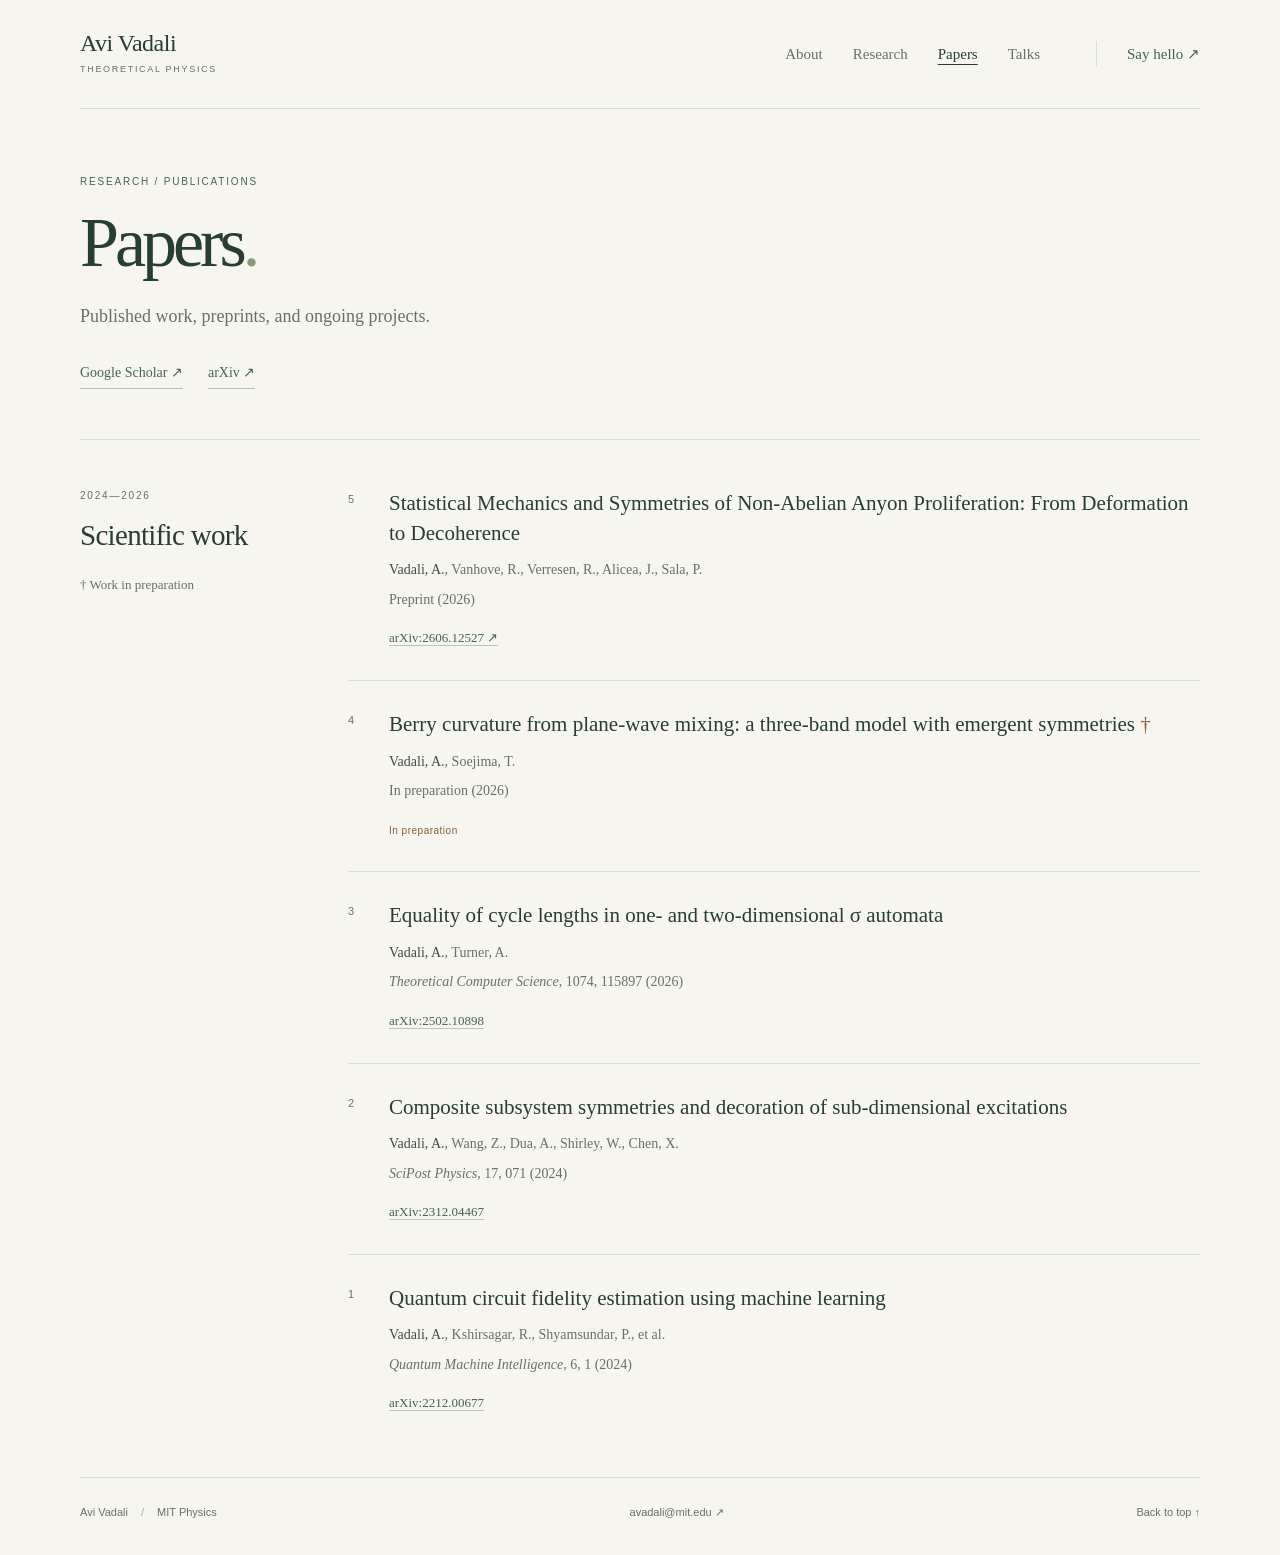
==== commit d4695f60: "f" ====
--- a/papers.html
+++ b/papers.html
@@ -1,68 +1,26 @@
-<!DOCTYPE html>
-<html lang="en">
-<head>
-    <meta charset="UTF-8">
-    <meta name="viewport" content="width=device-width, initial-scale=1.0">
-    <title>Papers — Avi Vadali</title>
-    <link rel="icon" type="image/svg+xml" href="favicon.svg">
-    <link rel="stylesheet" href="style.css">
-</head>
-<body>
-
-<aside class="side-bar" id="sidebar">
-    <div class="site-header">
-        <a href="index.html" class="site-title">Avi Vadali</a>
-        <p class="site-tagline">Theoretical Condensed Matter</p>
-    </div>
-
-    <nav class="site-nav">
-        <ul class="nav-list">
-            <li><a href="index.html">Home</a></li>
-            <li><a href="papers.html">Papers</a></li>
-            <li><a href="talks.html">Talks</a></li>
-        </ul>
-    </nav>
-
-    <footer class="site-footer">
-        <a href="mailto:avadali@caltech.edu">avadali@caltech.edu</a><br>
-        Pasadena, CA
-    </footer>
-</aside>
-<div class="side-bar-scrim" id="sidebar-scrim"></div>
-
-<div class="main">
-    <header class="main-header">
-        <button class="menu-button" id="menu-button" aria-label="Toggle navigation">
-            <svg viewBox="0 0 24 24" fill="none" stroke="currentColor" stroke-width="2" stroke-linecap="round" stroke-linejoin="round"><line x1="3" y1="6" x2="21" y2="6"/><line x1="3" y1="12" x2="21" y2="12"/><line x1="3" y1="18" x2="21" y2="18"/></svg>
-        </button>
-        <span class="main-header-title">Papers</span>
-    </header>
-
-    <div class="main-content-wrap">
-        <div class="main-content">
-
-            <h1 class="page-title">Papers</h1>
-            <p class="page-lead">
-                Full list on
-                <a href="https://scholar.google.com/citations?user=7d_kbWsAAAAJ&hl=en" class="inline-link" target="_blank" rel="noopener">Google Scholar</a>
-                and
-                <a href="http://arxiv.org/a/vadali_a_1" class="inline-link" target="_blank" rel="noopener">arXiv</a>.
-                &dagger;&nbsp;denotes work in preparation.
-            </p>
-
-            <div class="pub-list">
+<!doctype html>
+<html lang="en"><head>
+<meta charset="UTF-8"><meta name="viewport" content="width=device-width, initial-scale=1">
+<title>Papers — Avi Vadali</title>
+<meta name="description" content="Avi Vadali is a physics PhD student at MIT studying theoretical condensed matter, topological phases, and quantum information.">
+<meta name="theme-color" content="#f6f5ef">
+<link rel="icon" type="image/svg+xml" href="favicon.svg"><link rel="stylesheet" href="style.css">
+<script src="script.js" defer></script>
+</head><body>
+<a class="skip-link" href="#main">Skip to content</a>
+<header class="site-header"><a class="wordmark" href="index.html">Avi Vadali<span>THEORETICAL PHYSICS</span></a><nav aria-label="Main navigation"><a href="index.html">About</a><a href="index.html#research">Research</a><a href="papers.html" aria-current="page">Papers</a><a href="talks.html">Talks</a></nav><a class="header-contact" href="mailto:avadali@mit.edu">Say hello <span aria-hidden="true">↗</span></a></header>
+<main id="main"><header class="page-heading"><p class="eyebrow">Research / Publications</p><h1>Papers<span class="name-period">.</span></h1><p>Published work, preprints, and ongoing projects.</p><div class="profile-links"><a href="https://scholar.google.com/citations?user=7d_kbWsAAAAJ&amp;hl=en" target="_blank" rel="noopener">Google Scholar ↗</a><a href="https://arxiv.org/a/vadali_a_1" target="_blank" rel="noopener">arXiv ↗</a></div></header><section class="section-row publication-section" aria-label="Publication list"><div class="section-label"><span class="section-number">2024—2026</span><h2>Scientific work</h2><p class="small-note">† Work in preparation</p></div><div class="pub-list">
 
                 <div class="pub">
                     <div class="pub-num">5</div>
                     <div>
-                        <p class="pub-title">
-                            Instability of topological order to nucleation of multiple non-Abelian anyon species
-                            <span class="pub-dagger">&dagger;</span>
-                        </p>
+                        <h3 class="pub-title">
+                            Statistical Mechanics and Symmetries of Non-Abelian Anyon Proliferation: From Deformation to Decoherence
+                        </h3>
                         <p class="pub-authors"><strong>Vadali, A.</strong>, Vanhove, R., Verresen, R., Alicea, J., Sala, P.</p>
-                        <p class="pub-journal">In preparation (2026)</p>
+                        <p class="pub-journal">Preprint (2026)</p>
                         <div class="pub-row">
-                            <span class="label-prep">In preparation</span>
+                            <a href="https://arxiv.org/abs/2606.12527" class="pub-link" target="_blank" rel="noopener">arXiv:2606.12527 ↗</a>
                         </div>
                     </div>
                 </div>
@@ -70,11 +28,11 @@
                 <div class="pub">
                     <div class="pub-num">4</div>
                     <div>
-                        <p class="pub-title">
+                        <h3 class="pub-title">
                             Berry curvature from plane-wave mixing: a three-band model with emergent symmetries
                             <span class="pub-dagger">&dagger;</span>
-                        </p>
-                        <p class="pub-authors"><strong>Vadali, A.</strong>, Soejima, T., Vishwanath, A.</p>
+                        </h3>
+                        <p class="pub-authors"><strong>Vadali, A.</strong>, Soejima, T.</p>
                         <p class="pub-journal">In preparation (2026)</p>
                         <div class="pub-row">
                             <span class="label-prep">In preparation</span>
@@ -85,7 +43,7 @@
                 <div class="pub">
                     <div class="pub-num">3</div>
                     <div>
-                        <p class="pub-title">Equality of cycle-lengths in one- and two-dimensional &#x3C3; automata</p>
+                        <h3 class="pub-title">Equality of cycle lengths in one- and two-dimensional &#x3C3; automata</h3>
                         <p class="pub-authors"><strong>Vadali, A.</strong>, Turner, A.</p>
                         <p class="pub-journal"><em>Theoretical Computer Science</em>, 1074, 115897 (2026)</p>
                         <div class="pub-row">
@@ -97,7 +55,7 @@
                 <div class="pub">
                     <div class="pub-num">2</div>
                     <div>
-                        <p class="pub-title">Composite subsystem symmetries and decoration of sub-dimensional excitations</p>
+                        <h3 class="pub-title">Composite subsystem symmetries and decoration of sub-dimensional excitations</h3>
                         <p class="pub-authors"><strong>Vadali, A.</strong>, Wang, Z., Dua, A., Shirley, W., Chen, X.</p>
                         <p class="pub-journal"><em>SciPost Physics</em>, 17, 071 (2024)</p>
                         <div class="pub-row">
@@ -109,7 +67,7 @@
                 <div class="pub">
                     <div class="pub-num">1</div>
                     <div>
-                        <p class="pub-title">Quantum circuit fidelity estimation using machine learning</p>
+                        <h3 class="pub-title">Quantum circuit fidelity estimation using machine learning</h3>
                         <p class="pub-authors"><strong>Vadali, A.</strong>, Kshirsagar, R., Shyamsundar, P., et al.</p>
                         <p class="pub-journal"><em>Quantum Machine Intelligence</em>, 6, 1 (2024)</p>
                         <div class="pub-row">
@@ -117,13 +75,6 @@
                         </div>
                     </div>
                 </div>
-
-            </div>
-
-        </div>
-    </div>
-</div>
-
-<script src="script.js"></script>
-</body>
-</html>
+</div></section></main>
+<footer class="site-footer"><span>Avi Vadali <span class="footer-separator">/</span> MIT Physics</span><a href="mailto:avadali@mit.edu">avadali@mit.edu ↗</a><a href="#main">Back to top ↑</a></footer>
+</body></html>
--- a/style.css
+++ b/style.css
@@ -1,532 +1,8 @@
-/* ==========================================================================
-   Avi Vadali — Just the Docs–style layout, calm sage palette
-   ========================================================================== */
-
-*, *::before, *::after { margin: 0; padding: 0; box-sizing: border-box; }
-
-:root {
-    /* Calm sage palette */
-    --accent:           #6b8e7f;
-    --accent-dark:      #547a6b;
-    --accent-darker:    #3f5e51;
-    --accent-tint:      rgba(107, 142, 127, 0.10);
-    --accent-tint-2:    rgba(107, 142, 127, 0.18);
-
-    --bg:               #ffffff;
-    --bg-sidebar:       #f7f7f5;
-    --bg-code:          #f3f3f0;
-    --bg-hover:         #efefea;
-
-    --text:             #2c2e2c;
-    --text-heading:     #1c1e1c;
-    --text-muted:       #6f7268;
-    --text-dim:         #9a9c93;
-
-    --border:           #e8e8e3;
-    --border-strong:    #d0d1c9;
-
-    --gold:             #8a6d2a;
-    --gold-tint:        rgba(138, 109, 42, 0.10);
-
-    /* Typography — Just the Docs uses a system sans stack */
-    --font-sans:  -apple-system, BlinkMacSystemFont, 'Segoe UI', Helvetica, Arial,
-                  sans-serif, 'Apple Color Emoji', 'Segoe UI Emoji';
-    --font-mono:  ui-monospace, SFMono-Regular, 'SF Mono', Menlo, Consolas,
-                  'Liberation Mono', monospace;
-
-    /* Layout */
-    --sidebar-w:        264px;
-    --content-max:      800px;
-    --content-pad-x:    48px;
-
-    --shadow-drawer: 0 10px 30px rgba(0, 0, 0, 0.12);
-}
-
-html { scroll-behavior: smooth; }
-
-body {
-    font-family: var(--font-sans);
-    font-size: 14px;
-    line-height: 1.5;
-    color: var(--text);
-    background: var(--bg);
-    -webkit-font-smoothing: antialiased;
-    -moz-osx-font-smoothing: grayscale;
-}
-
-a { color: var(--accent-dark); text-decoration: none; transition: color 0.12s; }
-a:hover { color: var(--accent-darker); text-decoration: underline; text-underline-offset: 2px; }
-
-h1, h2, h3, h4, h5, h6 {
-    color: var(--text-heading);
-    font-weight: 500;
-    line-height: 1.25;
-}
-strong { font-weight: 600; }
-
-/* ────────────────────────────────────────────────────────────────────────
-   Site shell — sidebar (left) + main (right)
-   ──────────────────────────────────────────────────────────────────────── */
-.side-bar {
-    position: fixed;
-    top: 0; left: 0;
-    width: var(--sidebar-w);
-    height: 100vh;
-    background: var(--bg-sidebar);
-    border-right: 1px solid var(--border);
-    display: flex;
-    flex-direction: column;
-    z-index: 100;
-    overflow-y: auto;
-    transition: transform 0.22s ease;
-}
-
-.site-header {
-    padding: 28px 28px 18px;
-}
-
-.site-title {
-    display: block;
-    font-size: 1.4rem;
-    font-weight: 500;
-    letter-spacing: -0.01em;
-    color: var(--text-heading);
-    line-height: 1.2;
-}
-.site-title:hover { color: var(--accent-dark); text-decoration: none; }
-
-.site-tagline {
-    margin-top: 4px;
-    font-size: 0.78rem;
-    color: var(--text-muted);
-    letter-spacing: 0.01em;
-}
-
-/* Sidebar nav */
-.site-nav {
-    flex: 1;
-    padding: 4px 12px 24px;
-}
-
-.nav-list {
-    list-style: none;
-    margin: 0;
-}
-.nav-list li { margin: 0; }
-
-.nav-list a {
-    display: block;
-    padding: 8px 16px;
-    color: var(--text);
-    border-radius: 4px;
-    font-size: 0.92rem;
-    line-height: 1.4;
-    transition: background 0.12s, color 0.12s;
-}
-.nav-list a:hover {
-    background: var(--bg-hover);
-    color: var(--accent-darker);
-    text-decoration: none;
-}
-.nav-list a.active {
-    background: var(--accent-tint);
-    color: var(--accent-darker);
-    font-weight: 600;
-}
-
-.nav-divider {
-    border: 0;
-    border-top: 1px solid var(--border);
-    margin: 14px 16px;
-}
-
-.nav-label {
-    padding: 4px 16px 6px;
-    font-size: 0.72rem;
-    font-weight: 600;
-    letter-spacing: 0.06em;
-    text-transform: uppercase;
-    color: var(--text-muted);
-}
-
-/* Sidebar footer (auxiliary) */
-.site-footer {
-    padding: 18px 28px 24px;
-    font-size: 0.78rem;
-    color: var(--text-dim);
-    border-top: 1px solid var(--border);
-    line-height: 1.6;
-}
-.site-footer a { color: var(--text-muted); }
-.site-footer a:hover { color: var(--accent-dark); }
-
-/* Main content */
-.main {
-    margin-left: var(--sidebar-w);
-    min-height: 100vh;
-}
-
-.main-content-wrap {
-    padding: 56px var(--content-pad-x) 96px;
-    max-width: calc(var(--content-max) + var(--content-pad-x) * 2);
-}
-
-.main-content {
-    max-width: var(--content-max);
-}
-
-/* ────────────────────────────────────────────────────────────────────────
-   Mobile site header (hidden on desktop, shown when sidebar collapses)
-   ──────────────────────────────────────────────────────────────────────── */
-.main-header {
-    display: none;
-    height: 56px;
-    background: var(--bg);
-    border-bottom: 1px solid var(--border);
-    align-items: center;
-    padding: 0 16px;
-    position: sticky; top: 0;
-    z-index: 50;
-}
-
-.menu-button {
-    display: flex;
-    align-items: center;
-    justify-content: center;
-    width: 40px; height: 40px;
-    background: transparent;
-    border: 0;
-    color: var(--text);
-    border-radius: 4px;
-    cursor: pointer;
-}
-.menu-button:hover { background: var(--bg-hover); }
-.menu-button svg { width: 22px; height: 22px; }
-
-.main-header-title {
-    margin-left: 8px;
-    font-size: 1rem;
-    font-weight: 500;
-    color: var(--text-heading);
-}
-
-/* Sidebar scrim (mobile drawer) */
-.side-bar-scrim {
-    display: none;
-    position: fixed;
-    inset: 0;
-    background: rgba(0, 0, 0, 0.4);
-    z-index: 90;
-}
-
-/* ────────────────────────────────────────────────────────────────────────
-   Page header
-   ──────────────────────────────────────────────────────────────────────── */
-.page-eyebrow {
-    font-size: 0.74rem;
-    font-weight: 600;
-    text-transform: uppercase;
-    letter-spacing: 0.1em;
-    color: var(--accent-dark);
-    margin-bottom: 8px;
-}
-
-.page-title {
-    font-size: 2.4rem;
-    font-weight: 400;
-    line-height: 1.15;
-    letter-spacing: -0.015em;
-    color: var(--text-heading);
-    margin-bottom: 12px;
-}
-
-.page-lead {
-    font-size: 0.98rem;
-    color: var(--text-muted);
-    line-height: 1.65;
-    margin-bottom: 36px;
-    max-width: 640px;
-}
-
-/* ────────────────────────────────────────────────────────────────────────
-   Home page (hero)
-   ──────────────────────────────────────────────────────────────────────── */
-.hero {
-    display: grid;
-    grid-template-columns: 1fr 200px;
-    gap: 40px;
-    align-items: start;
-}
-
-.hero-eyebrow {
-    font-size: 0.74rem;
-    font-weight: 600;
-    text-transform: uppercase;
-    letter-spacing: 0.1em;
-    color: var(--accent-dark);
-    margin-bottom: 8px;
-}
-
-.hero-name {
-    font-size: 2.6rem;
-    font-weight: 400;
-    line-height: 1.1;
-    letter-spacing: -0.02em;
-    color: var(--text-heading);
-    margin-bottom: 6px;
-}
-
-.hero-subtitle {
-    font-size: 1.05rem;
-    color: var(--text-muted);
-    margin-bottom: 22px;
-}
-
-.hero-bio {
-    font-size: 1rem;
-    line-height: 1.7;
-    color: var(--text);
-    margin-bottom: 24px;
-}
-
-.hero-tags {
-    display: flex;
-    flex-wrap: wrap;
-    gap: 6px;
-    margin-bottom: 26px;
-}
-.tag {
-    display: inline-flex;
-    align-items: center;
-    padding: 3px 10px;
-    background: var(--accent-tint);
-    color: var(--accent-darker);
-    border-radius: 12px;
-    font-size: 0.78rem;
-    line-height: 1.4;
-}
-
-.hero-links {
-    display: flex;
-    flex-wrap: wrap;
-    gap: 8px;
-}
-.btn {
-    display: inline-flex;
-    align-items: center;
-    gap: 6px;
-    padding: 6px 14px;
-    border: 1px solid var(--border-strong);
-    border-radius: 4px;
-    background: var(--bg);
-    color: var(--text);
-    font-size: 0.85rem;
-    font-weight: 500;
-    transition: all 0.15s;
-}
-.btn:hover {
-    background: var(--accent-tint);
-    border-color: var(--accent);
-    color: var(--accent-darker);
-    text-decoration: none;
-}
-.btn svg { width: 14px; height: 14px; }
-
-.hero-aside {
-    display: flex;
-    flex-direction: column;
-    align-items: center;
-    text-align: center;
-    gap: 14px;
-}
-
-.avatar {
-    width: 130px; height: 130px;
-    border-radius: 50%;
-    background: var(--accent);
-    color: #fff;
-    display: flex;
-    align-items: center;
-    justify-content: center;
-    font-size: 2.2rem;
-    font-weight: 400;
-    letter-spacing: 0.02em;
-}
-
-.affil { font-size: 0.85rem; line-height: 1.5; color: var(--text-muted); }
-.affil .affil-primary  { font-weight: 500; color: var(--text); }
-.affil .affil-next     { color: var(--accent-dark); margin-top: 4px; font-weight: 500; }
-
-/* ────────────────────────────────────────────────────────────────────────
-   About page
-   ──────────────────────────────────────────────────────────────────────── */
-.about-body p {
-    font-size: 1rem;
-    line-height: 1.75;
-    margin-bottom: 16px;
-    color: var(--text);
-}
-.about-body p:last-child { margin-bottom: 0; }
-
-/* ────────────────────────────────────────────────────────────────────────
-   Papers
-   ──────────────────────────────────────────────────────────────────────── */
-.pub-list { display: flex; flex-direction: column; }
-
-.pub {
-    display: grid;
-    grid-template-columns: 32px 1fr;
-    gap: 16px;
-    padding: 18px 0;
-    border-bottom: 1px solid var(--border);
-}
-.pub:last-child { border-bottom: 0; }
-
-.pub-num {
-    font-size: 0.78rem;
-    color: var(--text-dim);
-    font-variant-numeric: tabular-nums;
-    padding-top: 2px;
-}
-
-.pub-title {
-    font-size: 1rem;
-    font-weight: 500;
-    color: var(--text-heading);
-    line-height: 1.4;
-    margin-bottom: 4px;
-}
-.pub-dagger { color: var(--gold); margin-left: 2px; }
-
-.pub-authors { font-size: 0.9rem; color: var(--text); margin-bottom: 2px; }
-.pub-authors strong { font-weight: 600; }
-
-.pub-journal {
-    font-size: 0.88rem;
-    color: var(--text-muted);
-    margin-bottom: 8px;
-    font-style: normal;
-}
-.pub-journal em { font-style: italic; }
-
-.pub-row {
-    display: flex;
-    flex-wrap: wrap;
-    gap: 8px;
-    margin-top: 2px;
-}
-.pub-link {
-    display: inline-flex;
-    align-items: center;
-    padding: 3px 10px;
-    border: 1px solid var(--border-strong);
-    border-radius: 3px;
-    font-size: 0.78rem;
-    color: var(--text);
-    font-family: var(--font-mono);
-    transition: all 0.15s;
-}
-.pub-link:hover {
-    background: var(--accent-tint);
-    border-color: var(--accent);
-    color: var(--accent-darker);
-    text-decoration: none;
-}
-.label-prep {
-    display: inline-flex;
-    align-items: center;
-    padding: 3px 10px;
-    border-radius: 3px;
-    font-size: 0.76rem;
-    background: var(--gold-tint);
-    color: var(--gold);
-    border: 1px solid rgba(138, 109, 42, 0.30);
-}
-
-/* ────────────────────────────────────────────────────────────────────────
-   Talks
-   ──────────────────────────────────────────────────────────────────────── */
-.talk-list { display: flex; flex-direction: column; }
-
-.talk {
-    display: grid;
-    grid-template-columns: 64px 1fr;
-    gap: 16px;
-    padding: 16px 0;
-    border-bottom: 1px solid var(--border);
-}
-.talk:last-child { border-bottom: 0; }
-
-.talk-year {
-    font-size: 0.95rem;
-    font-weight: 500;
-    color: var(--accent-dark);
-    font-variant-numeric: tabular-nums;
-    padding-top: 1px;
-}
-
-.talk-title {
-    font-size: 0.98rem;
-    font-weight: 500;
-    color: var(--text-heading);
-    line-height: 1.4;
-    margin-bottom: 3px;
-}
-.talk-venue {
-    font-size: 0.88rem;
-    color: var(--text-muted);
-    margin-bottom: 6px;
-}
-.talk-badge {
-    display: inline-block;
-    padding: 2px 8px;
-    border-radius: 3px;
-    font-size: 0.74rem;
-    background: var(--bg-hover);
-    color: var(--text-muted);
-}
-.talk-badge-gold {
-    background: var(--gold-tint);
-    color: var(--gold);
-}
-
-.inline-link { color: var(--accent-dark); border-bottom: 1px solid transparent; transition: border-color 0.12s; }
-.inline-link:hover { border-bottom-color: var(--accent); text-decoration: none; }
-
-/* ────────────────────────────────────────────────────────────────────────
-   Responsive — Just the Docs collapses sidebar at ~800px
-   ──────────────────────────────────────────────────────────────────────── */
-@media (max-width: 1100px) {
-    :root { --content-pad-x: 36px; }
-}
-
-@media (max-width: 800px) {
-    .side-bar {
-        transform: translateX(-100%);
-        box-shadow: var(--shadow-drawer);
-    }
-    .side-bar.open { transform: translateX(0); }
-    .side-bar-scrim.open { display: block; }
-
-    .main { margin-left: 0; }
-    .main-header { display: flex; }
-
-    .main-content-wrap {
-        padding: 28px 24px 64px;
-    }
-
-    .hero {
-        grid-template-columns: 1fr;
-        gap: 24px;
-    }
-    .hero-aside { order: -1; }
-    .avatar { width: 110px; height: 110px; font-size: 1.9rem; }
-
-    .hero-name { font-size: 2.1rem; }
-    .page-title { font-size: 1.95rem; }
-}
-
-@media (max-width: 480px) {
-    .pub { grid-template-columns: 26px 1fr; gap: 12px; }
-    .talk { grid-template-columns: 52px 1fr; gap: 12px; }
-}
+/* Avi Vadali — a quiet, typographic research notebook. */
+:root{--paper:#f6f5ef;--ink:#283d34;--body:#414b44;--muted:#687068;--line:#d9dcd2;--green:#466550;--wash:#eceee5;--serif:Georgia,'Times New Roman',serif;--sans:-apple-system,BlinkMacSystemFont,'Segoe UI',sans-serif}
+*{box-sizing:border-box}html{scroll-behavior:smooth;scroll-padding-top:30px}body{margin:0;background:var(--paper);color:var(--body);font-family:var(--serif);font-size:17px;line-height:1.75;-webkit-font-smoothing:antialiased}a{color:var(--green);text-decoration:none;text-underline-offset:5px}a:hover{text-decoration:underline}a:focus-visible{outline:2px solid var(--green);outline-offset:6px;border-radius:1px}::selection{background:#d8e1ce}h1,h2,h3,p,figure{margin:0}h1,h2,h3{color:var(--ink);font-weight:400}h1{font-size:84px;line-height:1.08;letter-spacing:-4px}h2{font-size:29px;line-height:1.3;letter-spacing:-.7px}h3{line-height:1.45}p+p{margin-top:20px}.site-header,main,.site-footer{width:min(1120px,calc(100% - 112px));margin-inline:auto}.site-header{min-height:109px;display:flex;align-items:center;border-bottom:1px solid var(--line);gap:56px}.wordmark{font-size:24px;line-height:1.25;color:var(--ink);letter-spacing:-.5px}.wordmark span{display:block;font:9px/2.5 var(--sans);letter-spacing:1.7px;color:var(--muted)}.wordmark:hover{text-decoration:none}nav{display:flex;gap:30px;margin-left:auto;font-size:15px}nav a{padding:8px 0;color:var(--muted)}nav a[aria-current]{color:var(--ink);text-decoration:underline}.header-contact{font-size:15px;border-left:1px solid var(--line);padding-left:30px}.hero{display:grid;grid-template-columns:minmax(0,1fr) 300px;gap:94px;padding:75px 0 72px}.eyebrow,.section-number{font:10px/1.6 var(--sans);text-transform:uppercase;letter-spacing:1.8px;color:var(--green)}.hero .eyebrow{margin-bottom:21px}.status-dot{display:inline-block;width:6px;height:6px;border-radius:50%;background:#6e8960;margin-right:8px;vertical-align:2px}.name-period{color:#899b78}.hero-subtitle{font-size:29px;line-height:1.4;color:var(--muted);margin:22px 0 27px;letter-spacing:-.4px}.intro{font-size:19px;line-height:1.75}.bio{font-size:16px;color:var(--muted);margin-top:20px}.profile-links{display:flex;flex-wrap:wrap;gap:10px 25px;margin-top:29px;font-size:14px}.profile-links a{border-bottom:1px solid #b7c0af;padding-bottom:2px}.profile-links a:hover{text-decoration:none;border-color:var(--green)}.hero-aside{padding-top:18px}.research-figure{color:var(--green);padding:0 8px 20px;border-bottom:1px solid var(--line)}.research-figure svg{display:block;width:100%;height:auto}.research-figure figcaption{text-align:center;font:9px/1.5 var(--sans);letter-spacing:2px;color:var(--muted);margin-top:5px}.affiliation{padding:23px 12px}.affiliation p{font-size:18px;line-height:1.5;margin:8px 0}.affiliation>span:last-child{font-size:13px;color:var(--muted)}.section-row{display:grid;grid-template-columns:220px minmax(0,1fr);gap:48px;padding:48px 0;border-top:1px solid var(--line)}.section-number{display:block;margin-bottom:13px;color:var(--muted)}.section-intro{font-size:22px;line-height:1.6;color:var(--ink);margin-bottom:19px}.section-row p:not(.section-intro){font-size:16px}.research-topics{display:grid;grid-template-columns:1fr 1fr;gap:8px 25px;list-style:none;padding:0;margin:27px 0 0;font:12px/1.8 var(--sans);color:var(--green)}.research-topics li:before{content:'↳';margin-right:10px;color:#849378}.section-more{display:inline-block;font-size:14px;margin-top:18px}.featured-paper h3{font-size:24px;margin:12px 0}.featured-paper h3 a{color:var(--ink)}.pub-authors{color:var(--muted);font-size:14px!important}.pub-authors strong{color:var(--body);font-weight:normal}.text-link{display:inline-block;font-size:14px;margin-top:16px}.contact-note{color:var(--muted)}.personal{padding-bottom:64px}.site-footer{display:flex;justify-content:space-between;gap:20px;border-top:1px solid var(--line);padding:25px 0 32px;font:11px/1.8 var(--sans);color:var(--muted)}.footer-separator{margin:0 10px;color:#a1aa98}.site-footer a{color:var(--muted)}.page-heading{padding:65px 0 50px}.page-heading h1{font-size:70px;margin:15px 0 20px}.page-heading>p:last-of-type{color:var(--muted);font-size:18px}.small-note{margin-top:20px;font-size:13px!important;color:var(--muted)}.pub,.talk{display:grid;grid-template-columns:25px minmax(0,1fr);gap:16px;padding:28px 0;border-bottom:1px solid var(--line)}.pub:first-child,.talk:first-child{padding-top:0}.pub:last-child,.talk:last-child{border-bottom:0;padding-bottom:12px}.pub-num{font:11px/2 var(--sans);color:var(--muted)}.pub-title,.talk-title{font-size:21px;margin-bottom:10px}.pub-journal{font-size:14px!important;color:var(--muted);margin:5px 0!important}.pub-row{margin-top:10px}.pub-link{font-size:13px;border-bottom:1px solid #bdc6b4}.label-prep{font:10px/1.5 var(--sans);letter-spacing:.5px;color:#816139}.pub-dagger{color:#816139}.talk{grid-template-columns:44px minmax(0,1fr);gap:22px}.talk-year{font:12px/2 var(--sans);color:var(--green)}.talk-venue{font-size:14px!important;color:var(--muted)}.talk-badge{display:inline-block;font:10px/1.7 var(--sans);color:var(--muted);margin-top:8px}.talk-badge-gold{color:#816139}.skip-link{position:fixed;top:8px;left:16px;padding:8px 16px;background:var(--paper);z-index:10;transform:translateY(-150%)}.skip-link:focus{transform:translateY(0)}
+@media(min-width:1500px){.hero{padding-top:90px;padding-bottom:90px}}
+@media(max-width:1000px){.site-header,main,.site-footer{width:calc(100% - 64px)}.hero{gap:40px;grid-template-columns:minmax(0,1fr) 250px}.section-row{grid-template-columns:180px minmax(0,1fr);gap:30px}.site-header{gap:30px}nav{gap:22px}.header-contact{padding-left:22px}h1{font-size:72px}}
+@media(max-width:720px){.site-header,main,.site-footer{width:calc(100% - 40px)}.site-header{padding:22px 0 16px;gap:20px;flex-wrap:wrap}.wordmark{font-size:23px}.header-contact{margin-left:auto;border:0;padding:0;font-size:14px}nav{order:3;width:100%;margin:0;gap:28px;font-size:14px}.hero{grid-template-columns:1fr;gap:30px;padding:43px 0}.hero h1{font-size:68px}.hero-subtitle{font-size:26px;margin-top:18px}.intro{font-size:18px}.hero-aside{display:grid;grid-template-columns:140px 1fr;gap:24px;align-items:center;padding:0}.research-figure{padding:0;border:0}.research-figure figcaption{font-size:7px;letter-spacing:1px}.affiliation{border-left:1px solid var(--line);padding:10px 0 10px 22px}.affiliation p{font-size:16px}.affiliation>span:last-child{font-size:11px}.section-row{grid-template-columns:1fr;gap:24px;padding:34px 0}.section-label{position:relative}.section-number{margin-bottom:8px}h2{font-size:27px}.section-more{position:absolute;right:0;bottom:2px;margin:0}.section-intro{font-size:21px}.research-topics{grid-template-columns:1fr;gap:7px}.site-footer{flex-wrap:wrap;gap:10px 20px}.site-footer>a:last-child{margin-left:auto}.page-heading{padding:44px 0 34px}.page-heading h1{font-size:61px}.pub-title,.talk-title{font-size:20px}.small-note{margin-top:12px}.talk{gap:12px}.profile-links{gap:12px 20px}}
+@media(prefers-reduced-motion:reduce){html{scroll-behavior:auto}}
+@media print{.site-header,.site-footer,.skip-link{display:none}body{background:white;color:black;font-size:12pt}main{width:100%}.hero{padding-top:0;gap:25px}.section-row{break-inside:avoid}.pub,.talk{break-inside:avoid}a{color:inherit}}
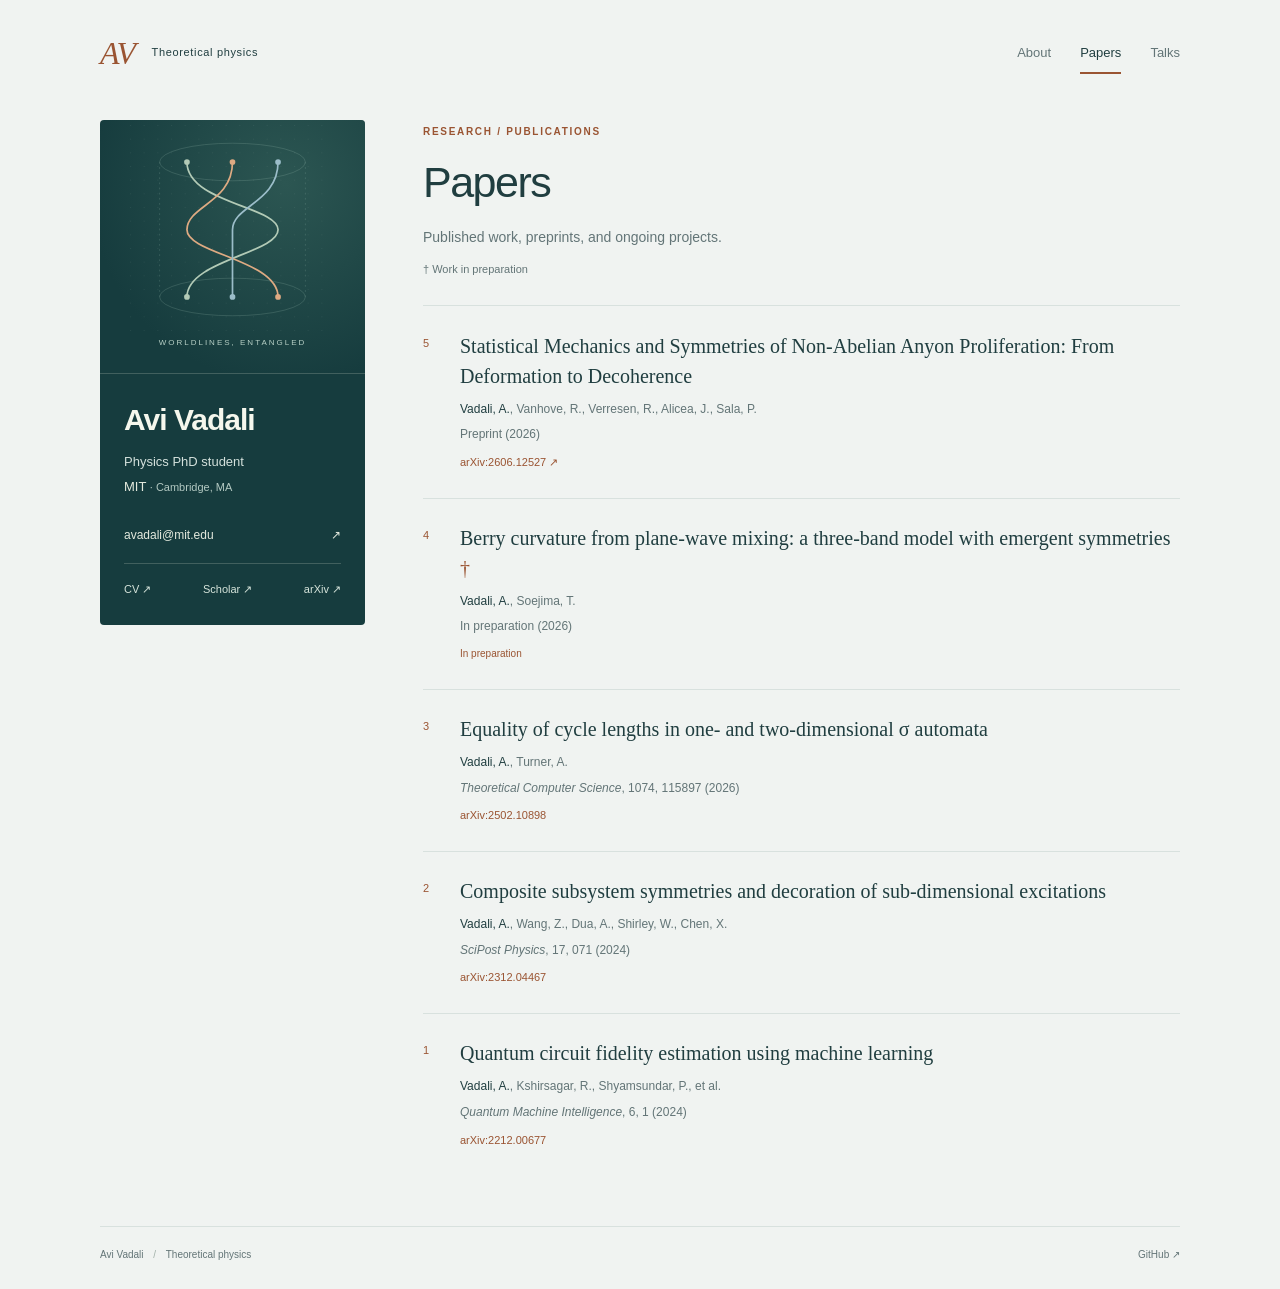
==== commit 7bbd3849: "f" ====
--- a/papers.html
+++ b/papers.html
@@ -1,22 +1,58 @@
 <!doctype html>
-<html lang="en"><head>
-<meta charset="UTF-8"><meta name="viewport" content="width=device-width, initial-scale=1">
-<title>Papers — Avi Vadali</title>
-<meta name="description" content="Avi Vadali is a physics PhD student at MIT studying theoretical condensed matter, topological phases, and quantum information.">
-<meta name="theme-color" content="#f6f5ef">
-<link rel="icon" type="image/svg+xml" href="favicon.svg"><link rel="stylesheet" href="style.css">
-<script src="script.js" defer></script>
-</head><body>
-<a class="skip-link" href="#main">Skip to content</a>
-<header class="site-header"><a class="wordmark" href="index.html">Avi Vadali<span>THEORETICAL PHYSICS</span></a><nav aria-label="Main navigation"><a href="index.html">About</a><a href="index.html#research">Research</a><a href="papers.html" aria-current="page">Papers</a><a href="talks.html">Talks</a></nav><a class="header-contact" href="mailto:avadali@mit.edu">Say hello <span aria-hidden="true">↗</span></a></header>
-<main id="main"><header class="page-heading"><p class="eyebrow">Research / Publications</p><h1>Papers<span class="name-period">.</span></h1><p>Published work, preprints, and ongoing projects.</p><div class="profile-links"><a href="https://scholar.google.com/citations?user=7d_kbWsAAAAJ&amp;hl=en" target="_blank" rel="noopener">Google Scholar ↗</a><a href="https://arxiv.org/a/vadali_a_1" target="_blank" rel="noopener">arXiv ↗</a></div></header><section class="section-row publication-section" aria-label="Publication list"><div class="section-label"><span class="section-number">2024—2026</span><h2>Scientific work</h2><p class="small-note">† Work in preparation</p></div><div class="pub-list">
+<html lang="en">
+<head>
+  <meta charset="UTF-8">
+  <meta name="viewport" content="width=device-width, initial-scale=1">
+  <title>Papers | Avi Vadali — MIT Physics</title>
+  <meta name="description" content="Publications and preprints by Avi Vadali on topological phases, symmetries, anyon proliferation, and quantum information.">
+  <meta name="theme-color" content="#163c3e">
+  <meta property="og:title" content="Papers | Avi Vadali — MIT Physics">
+  <meta property="og:description" content="Publications and preprints by Avi Vadali on topological phases, symmetries, anyon proliferation, and quantum information.">
+  <link rel="canonical" href="https://avivadali.github.io/papers.html">
+  <meta property="og:url" content="https://avivadali.github.io/papers.html">
+  <meta property="og:type" content="website">
+  <meta property="og:site_name" content="Avi Vadali">
+  <link rel="icon" type="image/svg+xml" href="favicon.svg">
+  <link rel="stylesheet" href="style.css">
+  <script src="script.js" defer></script>
+
+</head>
+<body>
+  <a class="skip-link" href="#main">Skip to content</a>
+  <header class="site-header">
+    <a class="wordmark" href="index.html" aria-label="Avi Vadali home"><span class="monogram">AV</span><span>Theoretical physics</span></a>
+    <nav aria-label="Main navigation"><a href="index.html">About</a><a href="papers.html" aria-current="page">Papers</a><a href="talks.html">Talks</a></nav>
+  </header>
+  <div class="page-layout">
+    <aside class="profile" aria-label="Profile and contact">
+      <div class="profile-art"><svg class="braid" viewBox="0 0 360 370" role="img" aria-labelledby="braid-title">
+        <title id="braid-title">An illustration of braided anyon worldlines</title>
+        <defs><pattern id="grid" width="24" height="24" patternUnits="userSpaceOnUse"><circle cx="1" cy="1" r="0.8" fill="currentColor" opacity=".18"/></pattern></defs>
+        <rect width="360" height="370" fill="url(#grid)"/>
+        <g fill="none" stroke="currentColor" stroke-width="1" opacity=".35"><ellipse cx="180" cy="65" rx="128" ry="33"/><ellipse cx="180" cy="302" rx="128" ry="33"/><path d="M52 65v237M308 65v237" stroke-dasharray="3 6"/></g>
+        <g fill="none" stroke-linecap="round" stroke-width="3"><path d="M100 65C100 137 260 143 260 184S100 238 100 302" stroke="#b2cab6"/><path d="M180 65C180 136 100 142 100 184S260 237 260 302" stroke="#deaa82"/><path d="M260 65C260 136 180 142 180 184S180 237 180 302" stroke="#9bbdc9"/></g>
+        <g fill="#b2cab6"><circle cx="100" cy="65" r="5"/><circle cx="100" cy="302" r="5"/></g><g fill="#deaa82"><circle cx="180" cy="65" r="5"/><circle cx="260" cy="302" r="5"/></g><g fill="#9bbdc9"><circle cx="260" cy="65" r="5"/><circle cx="180" cy="302" r="5"/></g>
+      </svg><span class="art-label">WORLDLINES, ENTANGLED</span></div>
+      <div class="profile-content">
+        <p class="profile-name">Avi Vadali</p>
+        <p class="profile-role">Physics PhD student</p>
+        <p class="profile-affiliation">MIT <span>· Cambridge, MA</span></p>
+        <a class="email" href="mailto:avadali@mit.edu">avadali@mit.edu <span aria-hidden="true">↗</span></a>
+        <div class="profile-links" aria-label="Academic profiles">
+          <a href="avi_cv.pdf" target="_blank" rel="noopener">CV <span aria-hidden="true">↗</span></a>
+          <a href="https://scholar.google.com/citations?user=7d_kbWsAAAAJ&amp;hl=en" target="_blank" rel="noopener">Scholar <span aria-hidden="true">↗</span></a>
+          <a href="https://arxiv.org/a/vadali_a_1" target="_blank" rel="noopener">arXiv <span aria-hidden="true">↗</span></a>
+        </div>
+      </div>
+    </aside>
+    <main id="main"><header class="page-heading"><p class="eyebrow">Research / Publications</p><h1>Papers</h1><p>Published work, preprints, and ongoing projects.</p><p class="small-note">† Work in preparation</p></header><section class="pub-list" aria-label="Scientific papers">
 
                 <div class="pub">
                     <div class="pub-num">5</div>
                     <div>
-                        <h3 class="pub-title">
+                        <h2 class="pub-title">
                             Statistical Mechanics and Symmetries of Non-Abelian Anyon Proliferation: From Deformation to Decoherence
-                        </h3>
+                        </h2>
                         <p class="pub-authors"><strong>Vadali, A.</strong>, Vanhove, R., Verresen, R., Alicea, J., Sala, P.</p>
                         <p class="pub-journal">Preprint (2026)</p>
                         <div class="pub-row">
@@ -28,10 +64,10 @@
                 <div class="pub">
                     <div class="pub-num">4</div>
                     <div>
-                        <h3 class="pub-title">
+                        <h2 class="pub-title">
                             Berry curvature from plane-wave mixing: a three-band model with emergent symmetries
                             <span class="pub-dagger">&dagger;</span>
-                        </h3>
+                        </h2>
                         <p class="pub-authors"><strong>Vadali, A.</strong>, Soejima, T.</p>
                         <p class="pub-journal">In preparation (2026)</p>
                         <div class="pub-row">
@@ -43,7 +79,7 @@
                 <div class="pub">
                     <div class="pub-num">3</div>
                     <div>
-                        <h3 class="pub-title">Equality of cycle lengths in one- and two-dimensional &#x3C3; automata</h3>
+                        <h2 class="pub-title">Equality of cycle lengths in one- and two-dimensional &#x3C3; automata</h2>
                         <p class="pub-authors"><strong>Vadali, A.</strong>, Turner, A.</p>
                         <p class="pub-journal"><em>Theoretical Computer Science</em>, 1074, 115897 (2026)</p>
                         <div class="pub-row">
@@ -55,7 +91,7 @@
                 <div class="pub">
                     <div class="pub-num">2</div>
                     <div>
-                        <h3 class="pub-title">Composite subsystem symmetries and decoration of sub-dimensional excitations</h3>
+                        <h2 class="pub-title">Composite subsystem symmetries and decoration of sub-dimensional excitations</h2>
                         <p class="pub-authors"><strong>Vadali, A.</strong>, Wang, Z., Dua, A., Shirley, W., Chen, X.</p>
                         <p class="pub-journal"><em>SciPost Physics</em>, 17, 071 (2024)</p>
                         <div class="pub-row">
@@ -67,7 +103,7 @@
                 <div class="pub">
                     <div class="pub-num">1</div>
                     <div>
-                        <h3 class="pub-title">Quantum circuit fidelity estimation using machine learning</h3>
+                        <h2 class="pub-title">Quantum circuit fidelity estimation using machine learning</h2>
                         <p class="pub-authors"><strong>Vadali, A.</strong>, Kshirsagar, R., Shyamsundar, P., et al.</p>
                         <p class="pub-journal"><em>Quantum Machine Intelligence</em>, 6, 1 (2024)</p>
                         <div class="pub-row">
@@ -75,6 +111,8 @@
                         </div>
                     </div>
                 </div>
-</div></section></main>
-<footer class="site-footer"><span>Avi Vadali <span class="footer-separator">/</span> MIT Physics</span><a href="mailto:avadali@mit.edu">avadali@mit.edu ↗</a><a href="#main">Back to top ↑</a></footer>
-</body></html>+</section></main>
+  </div>
+  <footer class="site-footer"><span>Avi Vadali <span class="footer-dot">/</span> Theoretical physics</span><a href="https://github.com/aviVadali" target="_blank" rel="noopener">GitHub ↗</a></footer>
+</body>
+</html>
--- a/style.css
+++ b/style.css
@@ -1,8 +1,128 @@
-/* Avi Vadali — a quiet, typographic research notebook. */
-:root{--paper:#f6f5ef;--ink:#283d34;--body:#414b44;--muted:#687068;--line:#d9dcd2;--green:#466550;--wash:#eceee5;--serif:Georgia,'Times New Roman',serif;--sans:-apple-system,BlinkMacSystemFont,'Segoe UI',sans-serif}
-*{box-sizing:border-box}html{scroll-behavior:smooth;scroll-padding-top:30px}body{margin:0;background:var(--paper);color:var(--body);font-family:var(--serif);font-size:17px;line-height:1.75;-webkit-font-smoothing:antialiased}a{color:var(--green);text-decoration:none;text-underline-offset:5px}a:hover{text-decoration:underline}a:focus-visible{outline:2px solid var(--green);outline-offset:6px;border-radius:1px}::selection{background:#d8e1ce}h1,h2,h3,p,figure{margin:0}h1,h2,h3{color:var(--ink);font-weight:400}h1{font-size:84px;line-height:1.08;letter-spacing:-4px}h2{font-size:29px;line-height:1.3;letter-spacing:-.7px}h3{line-height:1.45}p+p{margin-top:20px}.site-header,main,.site-footer{width:min(1120px,calc(100% - 112px));margin-inline:auto}.site-header{min-height:109px;display:flex;align-items:center;border-bottom:1px solid var(--line);gap:56px}.wordmark{font-size:24px;line-height:1.25;color:var(--ink);letter-spacing:-.5px}.wordmark span{display:block;font:9px/2.5 var(--sans);letter-spacing:1.7px;color:var(--muted)}.wordmark:hover{text-decoration:none}nav{display:flex;gap:30px;margin-left:auto;font-size:15px}nav a{padding:8px 0;color:var(--muted)}nav a[aria-current]{color:var(--ink);text-decoration:underline}.header-contact{font-size:15px;border-left:1px solid var(--line);padding-left:30px}.hero{display:grid;grid-template-columns:minmax(0,1fr) 300px;gap:94px;padding:75px 0 72px}.eyebrow,.section-number{font:10px/1.6 var(--sans);text-transform:uppercase;letter-spacing:1.8px;color:var(--green)}.hero .eyebrow{margin-bottom:21px}.status-dot{display:inline-block;width:6px;height:6px;border-radius:50%;background:#6e8960;margin-right:8px;vertical-align:2px}.name-period{color:#899b78}.hero-subtitle{font-size:29px;line-height:1.4;color:var(--muted);margin:22px 0 27px;letter-spacing:-.4px}.intro{font-size:19px;line-height:1.75}.bio{font-size:16px;color:var(--muted);margin-top:20px}.profile-links{display:flex;flex-wrap:wrap;gap:10px 25px;margin-top:29px;font-size:14px}.profile-links a{border-bottom:1px solid #b7c0af;padding-bottom:2px}.profile-links a:hover{text-decoration:none;border-color:var(--green)}.hero-aside{padding-top:18px}.research-figure{color:var(--green);padding:0 8px 20px;border-bottom:1px solid var(--line)}.research-figure svg{display:block;width:100%;height:auto}.research-figure figcaption{text-align:center;font:9px/1.5 var(--sans);letter-spacing:2px;color:var(--muted);margin-top:5px}.affiliation{padding:23px 12px}.affiliation p{font-size:18px;line-height:1.5;margin:8px 0}.affiliation>span:last-child{font-size:13px;color:var(--muted)}.section-row{display:grid;grid-template-columns:220px minmax(0,1fr);gap:48px;padding:48px 0;border-top:1px solid var(--line)}.section-number{display:block;margin-bottom:13px;color:var(--muted)}.section-intro{font-size:22px;line-height:1.6;color:var(--ink);margin-bottom:19px}.section-row p:not(.section-intro){font-size:16px}.research-topics{display:grid;grid-template-columns:1fr 1fr;gap:8px 25px;list-style:none;padding:0;margin:27px 0 0;font:12px/1.8 var(--sans);color:var(--green)}.research-topics li:before{content:'↳';margin-right:10px;color:#849378}.section-more{display:inline-block;font-size:14px;margin-top:18px}.featured-paper h3{font-size:24px;margin:12px 0}.featured-paper h3 a{color:var(--ink)}.pub-authors{color:var(--muted);font-size:14px!important}.pub-authors strong{color:var(--body);font-weight:normal}.text-link{display:inline-block;font-size:14px;margin-top:16px}.contact-note{color:var(--muted)}.personal{padding-bottom:64px}.site-footer{display:flex;justify-content:space-between;gap:20px;border-top:1px solid var(--line);padding:25px 0 32px;font:11px/1.8 var(--sans);color:var(--muted)}.footer-separator{margin:0 10px;color:#a1aa98}.site-footer a{color:var(--muted)}.page-heading{padding:65px 0 50px}.page-heading h1{font-size:70px;margin:15px 0 20px}.page-heading>p:last-of-type{color:var(--muted);font-size:18px}.small-note{margin-top:20px;font-size:13px!important;color:var(--muted)}.pub,.talk{display:grid;grid-template-columns:25px minmax(0,1fr);gap:16px;padding:28px 0;border-bottom:1px solid var(--line)}.pub:first-child,.talk:first-child{padding-top:0}.pub:last-child,.talk:last-child{border-bottom:0;padding-bottom:12px}.pub-num{font:11px/2 var(--sans);color:var(--muted)}.pub-title,.talk-title{font-size:21px;margin-bottom:10px}.pub-journal{font-size:14px!important;color:var(--muted);margin:5px 0!important}.pub-row{margin-top:10px}.pub-link{font-size:13px;border-bottom:1px solid #bdc6b4}.label-prep{font:10px/1.5 var(--sans);letter-spacing:.5px;color:#816139}.pub-dagger{color:#816139}.talk{grid-template-columns:44px minmax(0,1fr);gap:22px}.talk-year{font:12px/2 var(--sans);color:var(--green)}.talk-venue{font-size:14px!important;color:var(--muted)}.talk-badge{display:inline-block;font:10px/1.7 var(--sans);color:var(--muted);margin-top:8px}.talk-badge-gold{color:#816139}.skip-link{position:fixed;top:8px;left:16px;padding:8px 16px;background:var(--paper);z-index:10;transform:translateY(-150%)}.skip-link:focus{transform:translateY(0)}
-@media(min-width:1500px){.hero{padding-top:90px;padding-bottom:90px}}
-@media(max-width:1000px){.site-header,main,.site-footer{width:calc(100% - 64px)}.hero{gap:40px;grid-template-columns:minmax(0,1fr) 250px}.section-row{grid-template-columns:180px minmax(0,1fr);gap:30px}.site-header{gap:30px}nav{gap:22px}.header-contact{padding-left:22px}h1{font-size:72px}}
-@media(max-width:720px){.site-header,main,.site-footer{width:calc(100% - 40px)}.site-header{padding:22px 0 16px;gap:20px;flex-wrap:wrap}.wordmark{font-size:23px}.header-contact{margin-left:auto;border:0;padding:0;font-size:14px}nav{order:3;width:100%;margin:0;gap:28px;font-size:14px}.hero{grid-template-columns:1fr;gap:30px;padding:43px 0}.hero h1{font-size:68px}.hero-subtitle{font-size:26px;margin-top:18px}.intro{font-size:18px}.hero-aside{display:grid;grid-template-columns:140px 1fr;gap:24px;align-items:center;padding:0}.research-figure{padding:0;border:0}.research-figure figcaption{font-size:7px;letter-spacing:1px}.affiliation{border-left:1px solid var(--line);padding:10px 0 10px 22px}.affiliation p{font-size:16px}.affiliation>span:last-child{font-size:11px}.section-row{grid-template-columns:1fr;gap:24px;padding:34px 0}.section-label{position:relative}.section-number{margin-bottom:8px}h2{font-size:27px}.section-more{position:absolute;right:0;bottom:2px;margin:0}.section-intro{font-size:21px}.research-topics{grid-template-columns:1fr;gap:7px}.site-footer{flex-wrap:wrap;gap:10px 20px}.site-footer>a:last-child{margin-left:auto}.page-heading{padding:44px 0 34px}.page-heading h1{font-size:61px}.pub-title,.talk-title{font-size:20px}.small-note{margin-top:12px}.talk{gap:12px}.profile-links{gap:12px 20px}}
-@media(prefers-reduced-motion:reduce){html{scroll-behavior:auto}}
-@media print{.site-header,.site-footer,.skip-link{display:none}body{background:white;color:black;font-size:12pt}main{width:100%}.hero{padding-top:0;gap:25px}.section-row{break-inside:avoid}.pub,.talk{break-inside:avoid}a{color:inherit}}
+/* Profile panel + research notebook. No external fonts or dependencies. */
+:root {
+  --background: #f0f3f1;
+  --surface: #ffffff;
+  --ink: #203e40;
+  --body: #46585b;
+  --muted: #637577;
+  --line: #d8e1de;
+  --accent: #9a5432;
+  --panel: #163c3e;
+  --sans: -apple-system, BlinkMacSystemFont, 'Segoe UI', Helvetica, Arial, sans-serif;
+  --serif: Georgia, 'Times New Roman', serif;
+}
+* { box-sizing: border-box; }
+html { scroll-behavior: smooth; scroll-padding-top: 28px; }
+body { margin: 0; background: var(--background); color: var(--body); font: 15px/1.8 var(--sans); -webkit-font-smoothing: antialiased; }
+a { color: var(--ink); text-decoration: none; text-underline-offset: 4px; }
+a:hover { text-decoration: underline; }
+a:focus-visible { outline: 2px solid var(--accent); outline-offset: 5px; }
+::selection { background: #d6e5d5; color: #163c3e; }
+h1, h2, h3, p { margin: 0; }
+h1, h2, h3 { color: var(--ink); }
+p + p { margin-top: 18px; }
+.site-header, .page-layout, .site-footer { width: min(1080px, calc(100% - 88px)); margin-inline: auto; }
+.site-header { min-height: 105px; display: flex; align-items: center; justify-content: space-between; gap: 25px; }
+.wordmark { display: flex; align-items: center; gap: 13px; }
+.wordmark:hover { text-decoration: none; }
+.wordmark > span:last-child { font-size: 11px; letter-spacing: .06em; }
+.monogram { color: var(--accent); font: italic 32px/1 var(--serif); letter-spacing: -1.5px; padding-right: 4px; }
+nav { display: flex; gap: 29px; font-size: 13px; }
+nav a { padding: 8px 0; color: var(--muted); }
+nav a[aria-current] { color: var(--ink); box-shadow: 0 2px var(--accent); }
+.page-layout { display: grid; grid-template-columns: 265px minmax(0, 1fr); align-items: start; gap: 58px; padding: 15px 0 50px; }
+.profile { overflow: hidden; background: var(--panel); color: #d4e1dc; border-radius: 4px; position: sticky; top: 28px; }
+.profile-art { position: relative; padding: 5px 30px 23px; background: radial-gradient(ellipse at 70% 25%, #2c5652, transparent 75%); border-bottom: 1px solid #41605e; }
+.braid { display: block; width: 100%; color: #a4c4b7; }
+.art-label { display: block; text-align: center; color: #b6cfc5; font-size: 8px; letter-spacing: 2px; }
+.profile-content { padding: 28px 24px 25px; }
+.profile-name { color: #f5f7ed; font-size: 30px; line-height: 1.2; font-weight: 550; letter-spacing: -1px; }
+.profile-role { margin-top: 12px; font-size: 13px; }
+.profile-affiliation { margin-top: 2px; color: #e4eade; font-size: 13px; }
+.profile-affiliation span { color: #b3c9c2; font-size: 11px; }
+.email { display: flex; justify-content: space-between; margin-top: 26px; color: #e4eade; font-size: 12px; }
+.profile-links { display: flex; justify-content: space-between; border-top: 1px solid #41605e; padding-top: 16px; margin-top: 17px; gap: 12px; }
+.profile-links a { color: #d6e4db; font-size: 11px; }
+.profile a:focus-visible { outline-color: #deaa82; }
+main { min-width: 0; padding-top: 3px; }
+.eyebrow { color: var(--accent); font-size: 10px; letter-spacing: 1.7px; text-transform: uppercase; font-weight: 600; }
+.research-heading { font-size: clamp(30px, 3.2vw, 39px); line-height: 1.22; letter-spacing: -1.4px; font-weight: 500; max-width: 620px; margin: 20px 0 27px; }
+.research-heading span { color: var(--accent); }
+.about > p:not(.eyebrow) { max-width: 610px; }
+.about .intro { font-size: 16px; }
+.about > p:last-child { color: var(--muted); font-size: 14px; }
+.recent-work { margin-top: 36px; }
+.section-heading { display: flex; align-items: center; justify-content: space-between; gap: 20px; margin-bottom: 15px; }
+.section-heading h2, .personal h2 { font-size: 13px; font-weight: 600; }
+.section-heading a { color: var(--accent); font-size: 11px; }
+.featured-paper { background: var(--surface); border: 1px solid var(--line); border-left: 3px solid #b07b57; padding: 22px 25px; }
+.paper-meta { display: flex; align-items: center; gap: 7px; font-size: 10px; color: var(--muted); }
+.paper-meta > span:last-child { margin-left: auto; }
+.status-dot { width: 5px; height: 5px; border-radius: 50%; background: #8c9d76; }
+.featured-paper h3 { font: 20px/1.5 var(--serif); margin: 11px 0; }
+.pub-authors { font-size: 12px; color: var(--muted); line-height: 1.8; }
+.pub-authors strong { font-weight: 500; color: var(--ink); }
+.pub-link { display: inline-block; color: var(--accent); font-size: 11px; margin-top: 13px; }
+.personal { margin-top: 28px; border-top: 1px solid var(--line); padding-top: 20px; }
+.personal p { font-size: 13px; margin-top: 7px; color: var(--muted); }
+.site-footer { border-top: 1px solid var(--line); padding: 19px 0 25px; display: flex; justify-content: space-between; gap: 20px; font-size: 10px; color: var(--muted); }
+.site-footer a { color: var(--muted); }
+.footer-dot { padding: 0 7px; color: #a1b0a9; }
+.page-heading { border-bottom: 1px solid var(--line); padding-bottom: 25px; margin-bottom: 25px; }
+.page-heading h1 { font-size: 43px; line-height: 1.2; letter-spacing: -1.5px; font-weight: 500; margin: 16px 0; }
+.page-heading > p:not(.eyebrow) { color: var(--muted); font-size: 14px; }
+.page-heading .small-note { font-size: 11px !important; margin-top: 10px; }
+.pub, .talk { display: grid; grid-template-columns: 22px minmax(0, 1fr); gap: 15px; padding: 24px 0; border-bottom: 1px solid var(--line); }
+.pub:first-child, .talk:first-child { padding-top: 0; }
+.pub:last-child, .talk:last-child { border: 0; }
+.pub-num, .talk-year { font-size: 11px; color: var(--accent); padding-top: 3px; }
+.pub-title, .talk-title { font: 20px/1.5 var(--serif); margin-bottom: 8px; }
+.pub-journal { font-size: 12px; color: var(--muted); margin-top: 4px; }
+.pub-row .pub-link { margin-top: 7px; }
+.pub-dagger, .label-prep { color: var(--accent); }
+.label-prep { display: inline-block; font-size: 10px; margin-top: 7px; }
+.talk { grid-template-columns: 36px minmax(0, 1fr); }
+.talk-venue { font-size: 12px; color: var(--muted); }
+.talk-badge { display: inline-block; font-size: 10px; color: var(--muted); margin-top: 6px; }
+.talk-badge-gold { color: var(--accent); }
+.skip-link { position: fixed; top: 8px; left: 15px; padding: 8px 16px; background: white; z-index: 10; transform: translateY(-150%); }
+.skip-link:focus { transform: translateY(0); }
+@media (max-width: 950px) {
+  .site-header, .page-layout, .site-footer { width: calc(100% - 48px); }
+  .page-layout { grid-template-columns: 235px minmax(0, 1fr); gap: 32px; }
+  .profile-content { padding-inline: 20px; }
+  .profile-art { padding-inline: 24px; }
+  .research-heading { font-size: 32px; }
+}
+@media (max-width: 680px) {
+  .site-header, .page-layout, .site-footer { width: calc(100% - 36px); }
+  .site-header { min-height: 82px; gap: 12px; }
+  .wordmark > span:last-child { display: none; }
+  nav { gap: 24px; }
+  .page-layout { grid-template-columns: 1fr; gap: 32px; padding-top: 5px; padding-bottom: 32px; }
+  .profile { position: static; display: grid; grid-template-columns: 100px minmax(0, 1fr); }
+  .profile-art { border: 0; padding: 18px 0 0 12px; display: flex; align-items: flex-start; }
+  .braid { margin-top: 6px; }
+  .art-label { display: none; }
+  .profile-content { padding: 22px 20px; }
+  .profile-name { font-size: 27px; }
+  .profile-role { margin-top: 8px; }
+  .email { margin-top: 14px; }
+  .profile-links { margin-top: 12px; padding-top: 12px; }
+  .research-heading { font-size: 32px; margin-top: 13px; letter-spacing: -.9px; }
+  .about .intro { font-size: 15px; }
+  .featured-paper { padding: 18px 20px; }
+  .featured-paper h3, .pub-title, .talk-title { font-size: 19px; }
+  .page-heading h1 { font-size: 37px; }
+}
+@media (prefers-reduced-motion: reduce) { html { scroll-behavior: auto; } }
+@media print {
+  body { background: white; }
+  .site-header, .site-footer, .profile-art, .skip-link { display: none; }
+  .page-layout { width: 100%; display: block; }
+  .profile { position: static; background: white; color: black; margin-bottom: 20px; }
+  .profile-content { padding: 0; }
+  .profile-name, .profile a, .profile-affiliation, .profile-affiliation span { color: black; }
+  .profile-links { justify-content: flex-start; }
+  .featured-paper, .pub, .talk { break-inside: avoid; }
+}
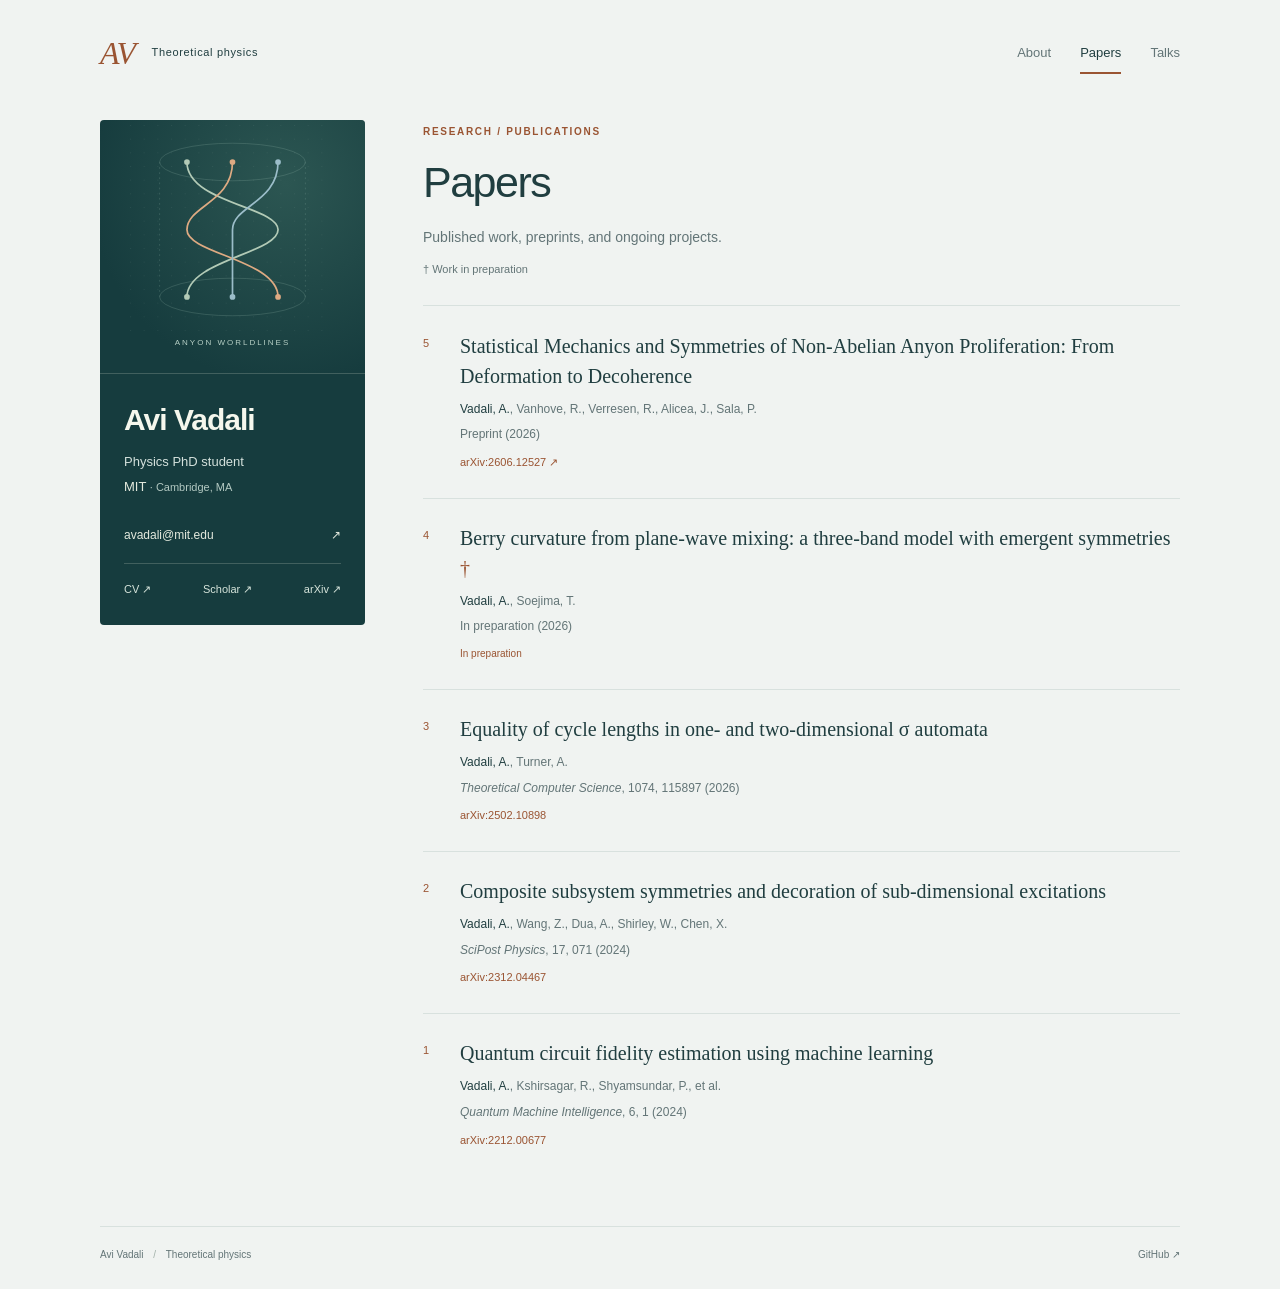
==== commit 5cb949e6: "f" ====
--- a/papers.html
+++ b/papers.html
@@ -32,7 +32,7 @@
         <g fill="none" stroke="currentColor" stroke-width="1" opacity=".35"><ellipse cx="180" cy="65" rx="128" ry="33"/><ellipse cx="180" cy="302" rx="128" ry="33"/><path d="M52 65v237M308 65v237" stroke-dasharray="3 6"/></g>
         <g fill="none" stroke-linecap="round" stroke-width="3"><path d="M100 65C100 137 260 143 260 184S100 238 100 302" stroke="#b2cab6"/><path d="M180 65C180 136 100 142 100 184S260 237 260 302" stroke="#deaa82"/><path d="M260 65C260 136 180 142 180 184S180 237 180 302" stroke="#9bbdc9"/></g>
         <g fill="#b2cab6"><circle cx="100" cy="65" r="5"/><circle cx="100" cy="302" r="5"/></g><g fill="#deaa82"><circle cx="180" cy="65" r="5"/><circle cx="260" cy="302" r="5"/></g><g fill="#9bbdc9"><circle cx="260" cy="65" r="5"/><circle cx="180" cy="302" r="5"/></g>
-      </svg><span class="art-label">WORLDLINES, ENTANGLED</span></div>
+      </svg><span class="art-label">ANYON WORLDLINES</span></div>
       <div class="profile-content">
         <p class="profile-name">Avi Vadali</p>
         <p class="profile-role">Physics PhD student</p>
